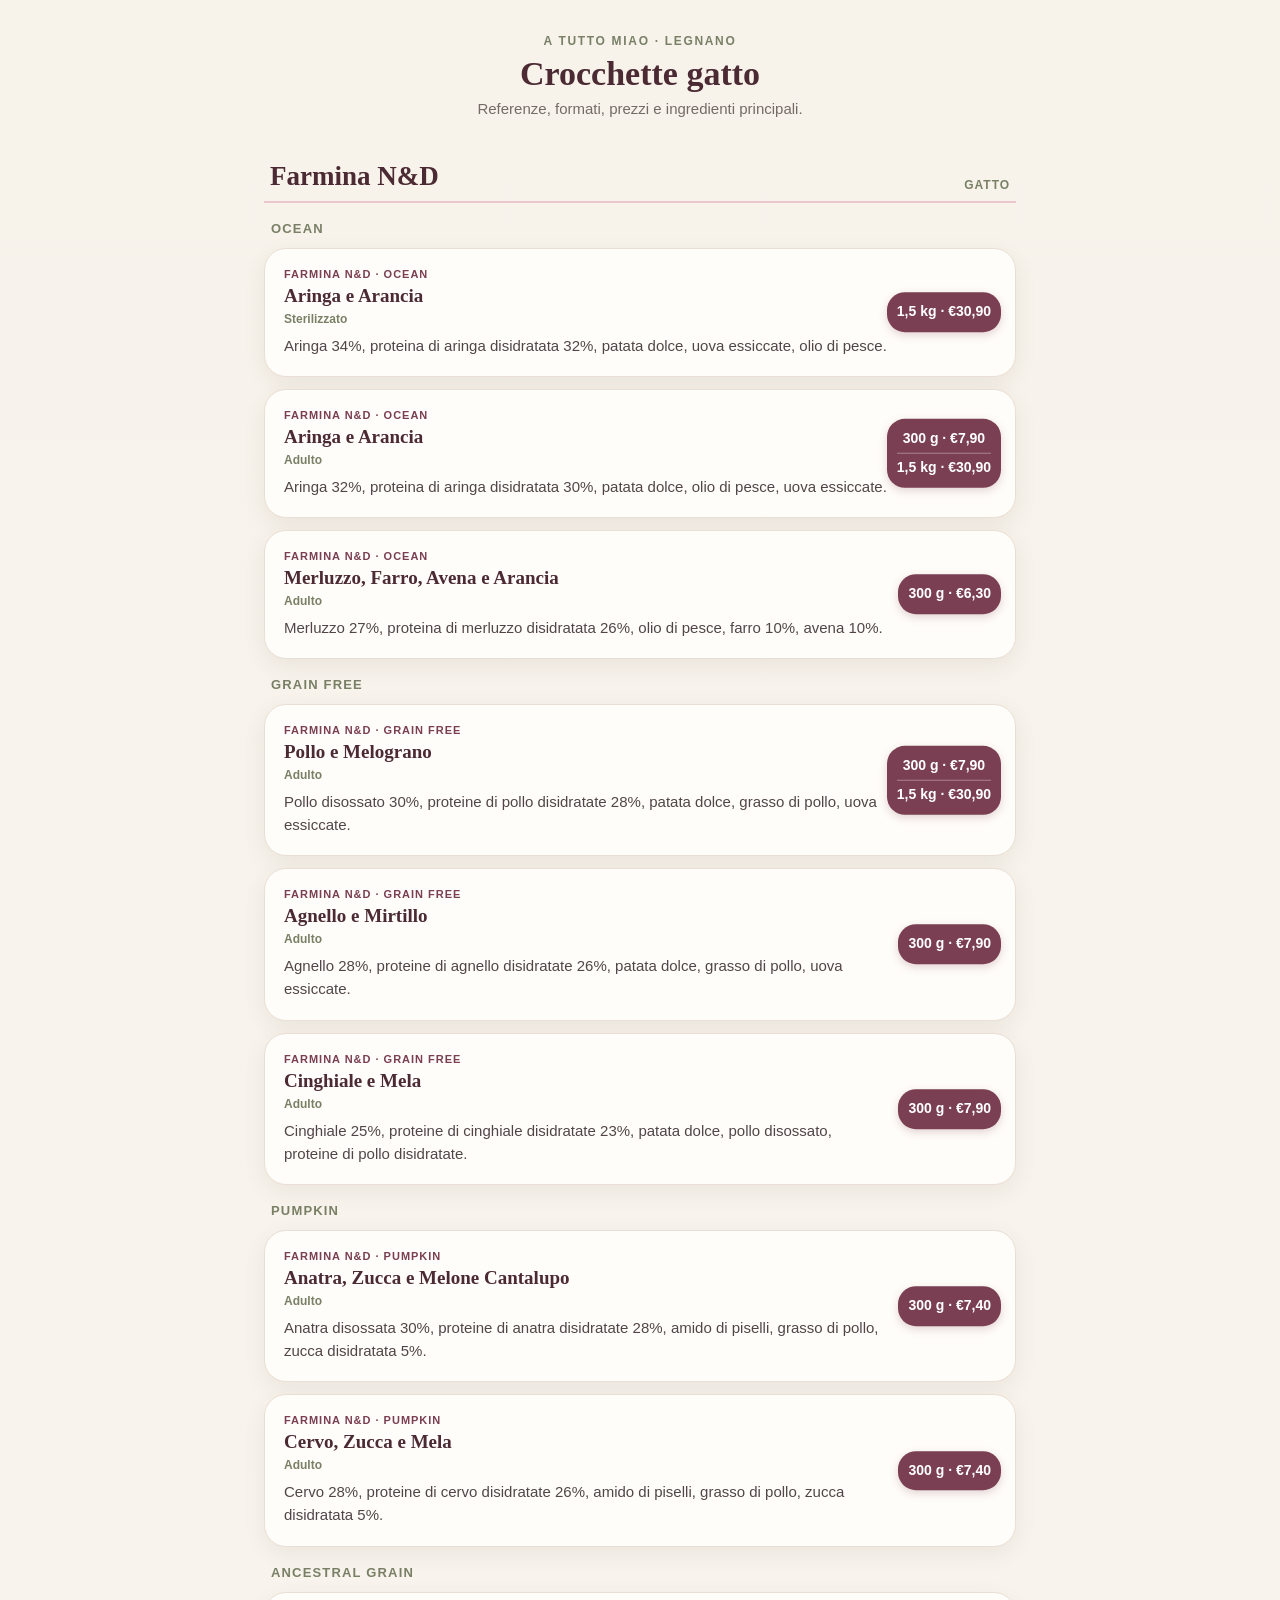
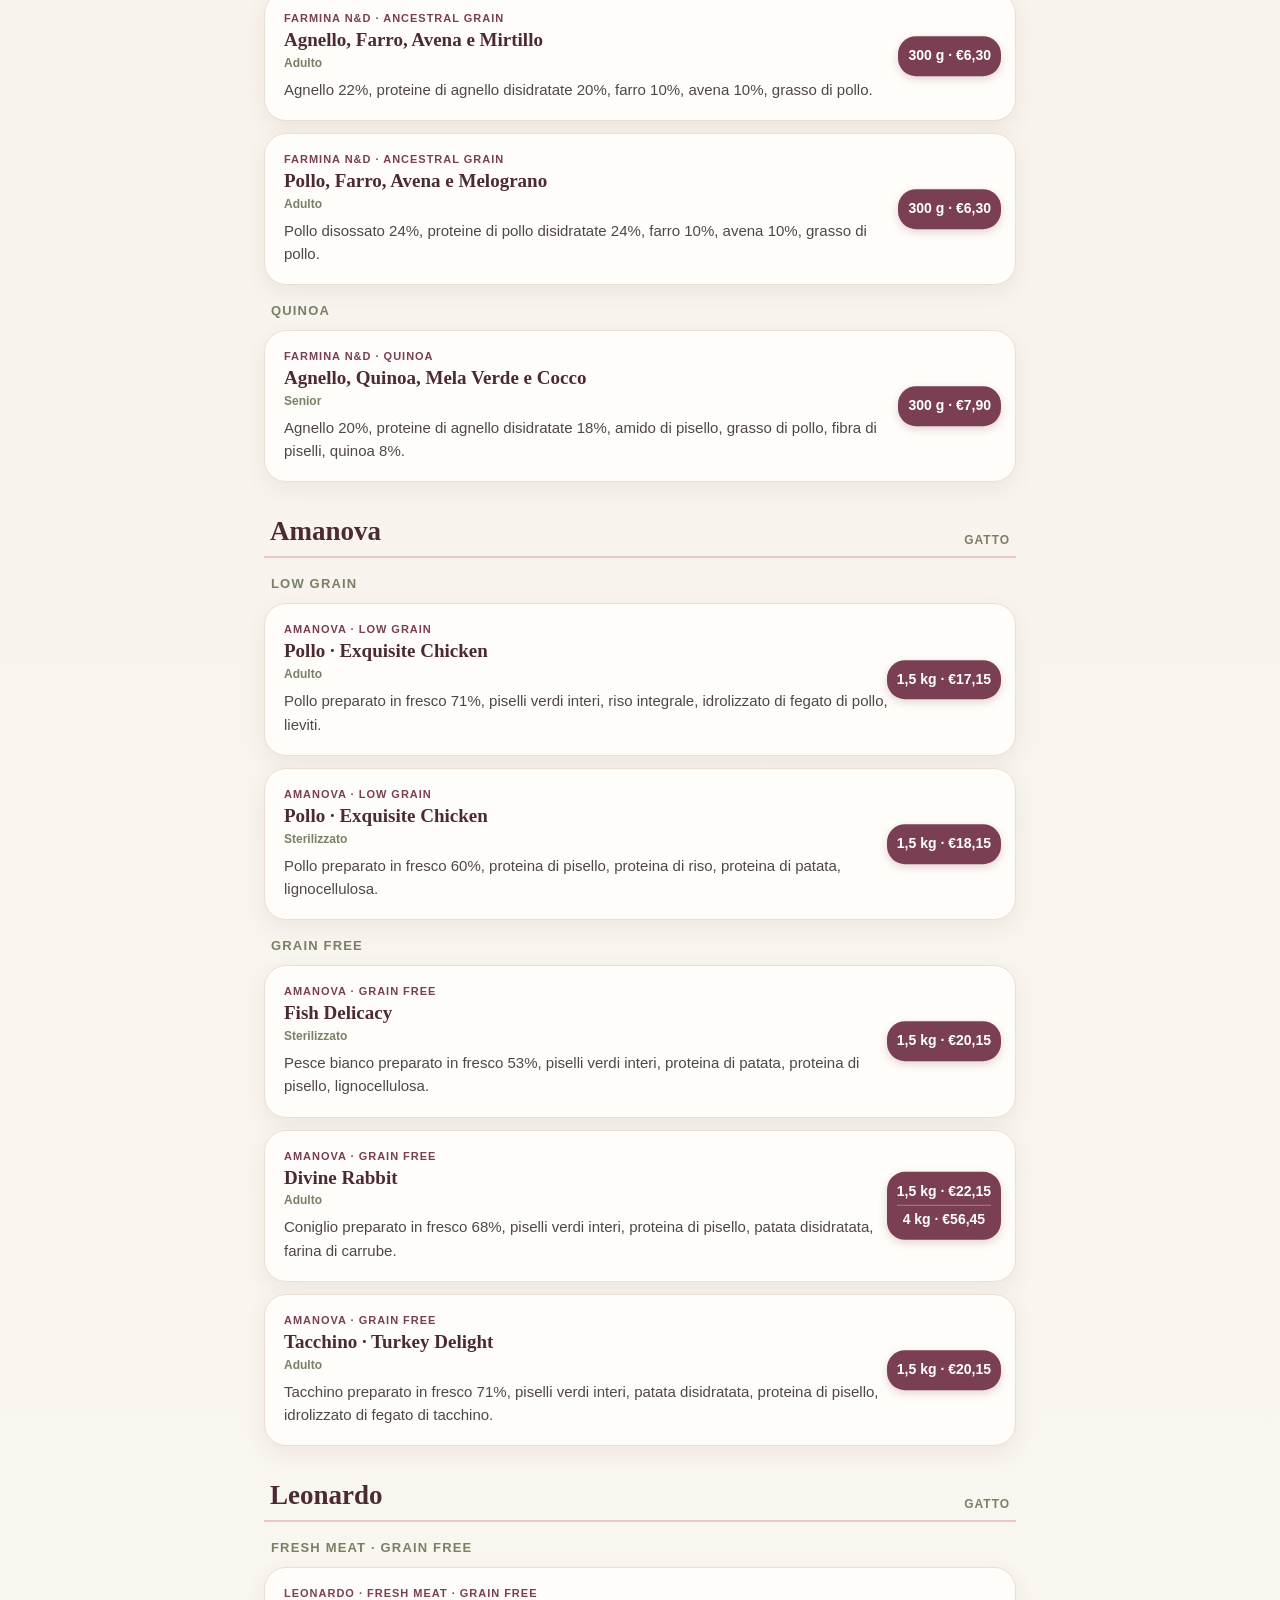
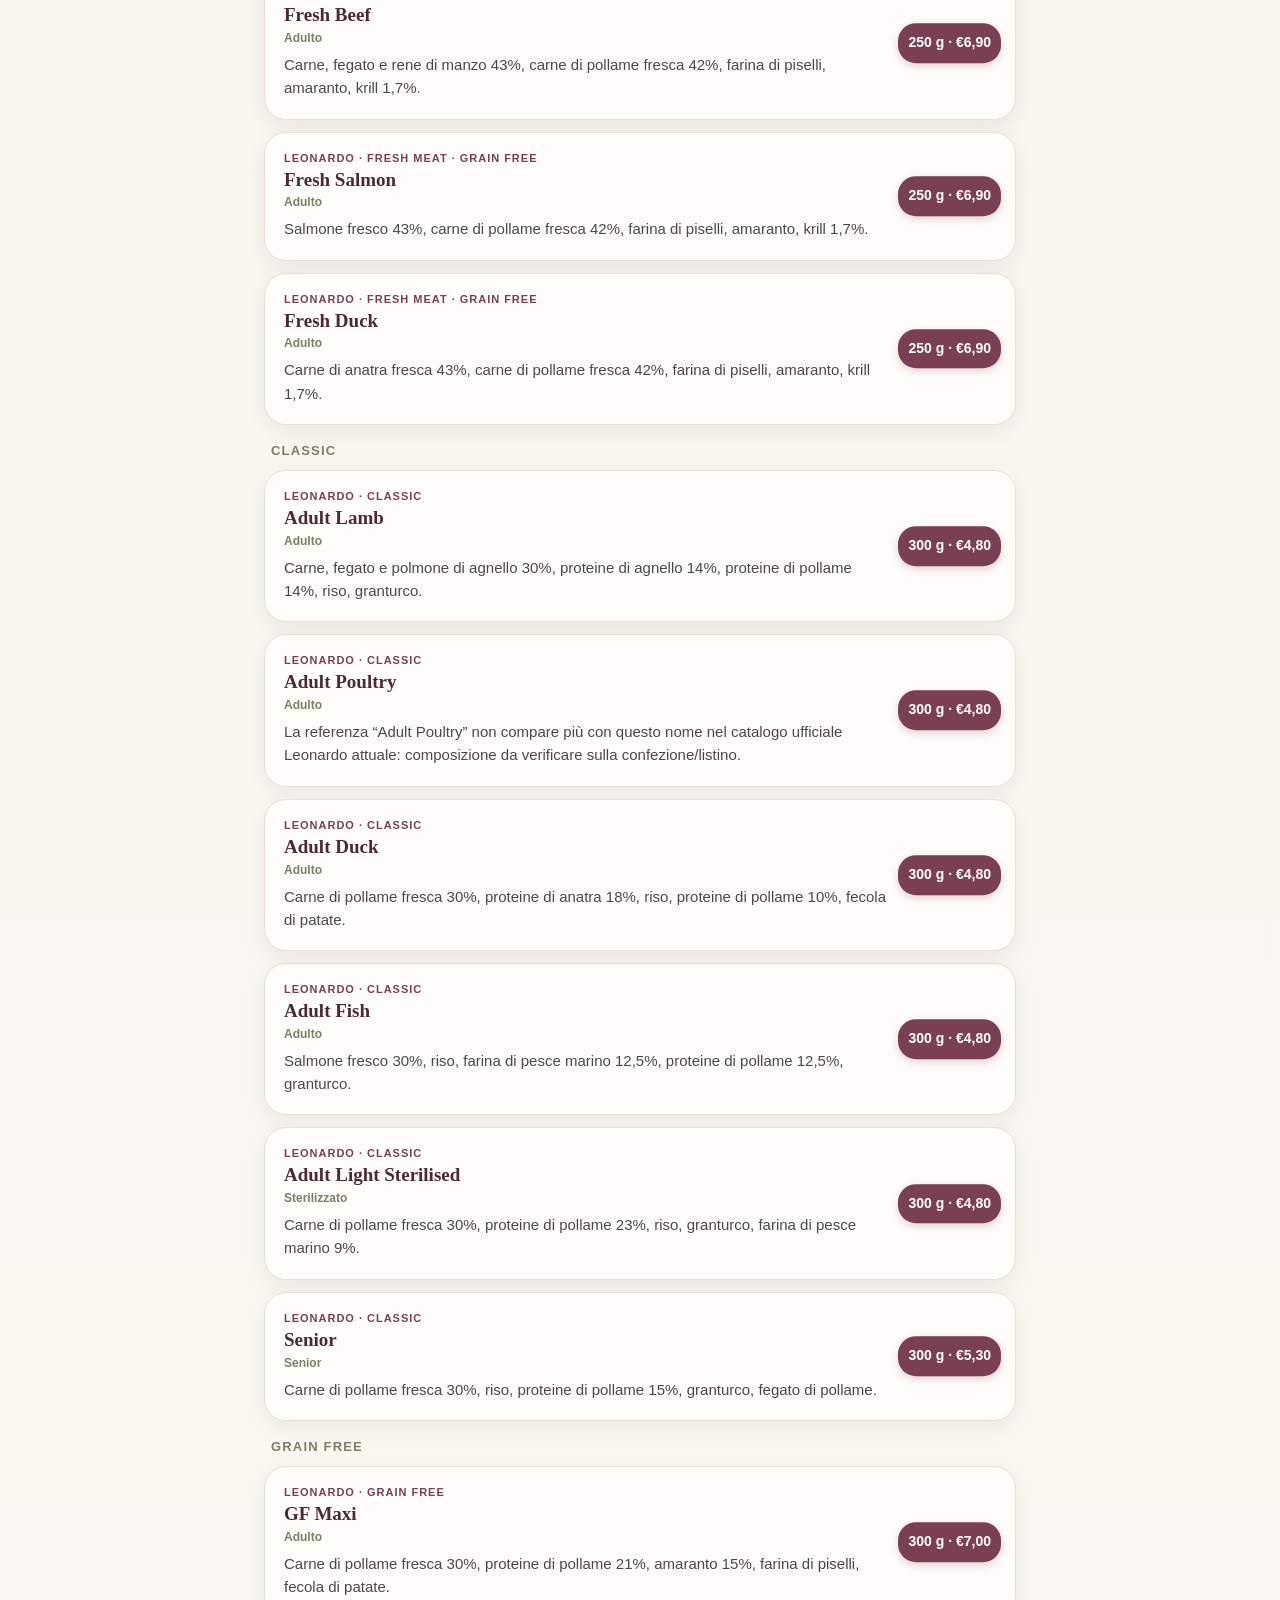
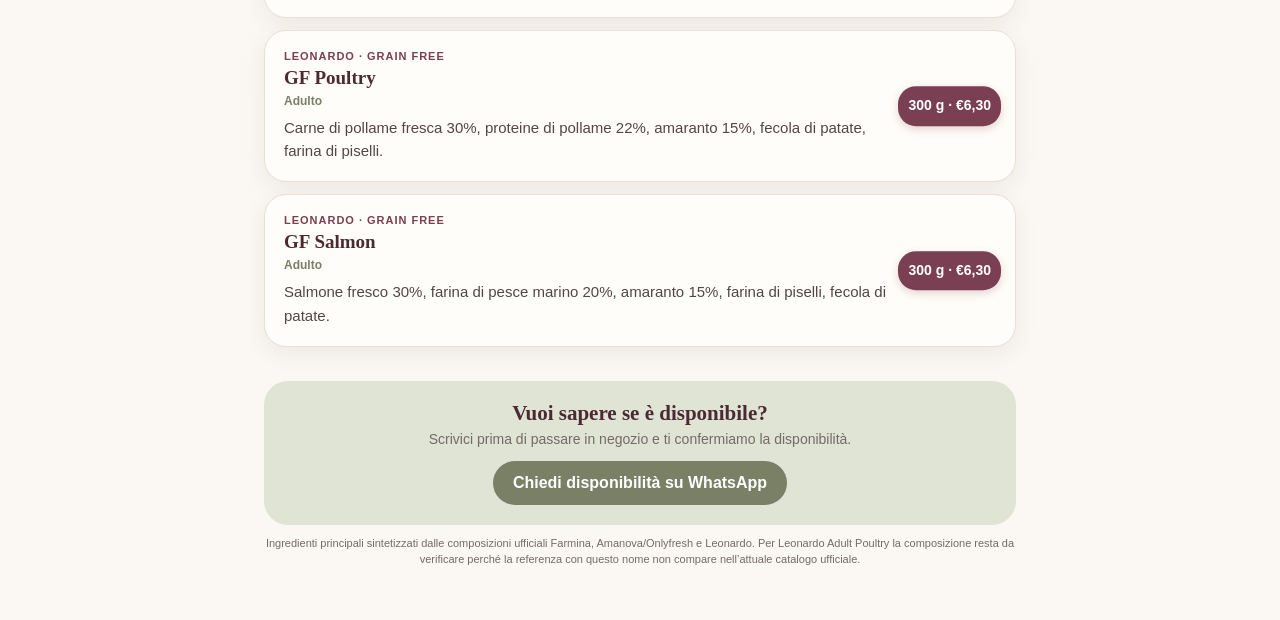
==== crocchette-gatto.html @ 9300fef9 "Rename crocchette-gatto-demo-ingredienti-piu-leggibili.html to     crocchette-gatto.html" ====
<!doctype html><html lang="it"><head><meta charset="utf-8"><meta name="viewport" content="width=device-width,initial-scale=1"><title>Crocchette gatto | A Tutto Miao</title><style>
:root{--cream:#f7f2ea;--cream2:#efe6d9;--card:#fffdf9;--burgundy:#7a3f52;--burgundy-dark:#4b2a34;--sage:#798066;--sage-soft:#dfe4d5;--pink:#e9c7cc;--text:#3f3435;--muted:#746a67;--shadow:0 7px 22px rgba(82,58,49,.08)}
*{box-sizing:border-box}body{margin:0;font-family:-apple-system,BlinkMacSystemFont,"Segoe UI",Arial,sans-serif;background:linear-gradient(180deg,var(--cream),#fbf8f3);color:var(--text)}
.wrap{max-width:780px;margin:0 auto;padding:26px 14px 52px}.hero{text-align:center;padding:8px 8px 22px}.eyebrow{font-size:12px;letter-spacing:.14em;text-transform:uppercase;color:var(--sage);font-weight:800}h1{font-family:Georgia,"Times New Roman",serif;font-size:34px;line-height:1.05;margin:8px 0;color:var(--burgundy-dark)}.hero p{margin:0;color:var(--muted);font-size:15px}
.brand{margin:22px 0 34px}.brand-head{display:flex;align-items:end;justify-content:space-between;padding:0 6px 9px;border-bottom:2px solid var(--pink);margin-bottom:12px}.brand h2{font-family:Georgia,"Times New Roman",serif;font-size:27px;margin:0;color:var(--burgundy-dark)}.brand-sub{font-size:12px;color:var(--sage);font-weight:700;text-transform:uppercase;letter-spacing:.08em}.group-label{margin:18px 7px 8px;font-size:13px;color:var(--sage);font-weight:850;text-transform:uppercase;letter-spacing:.09em}
.product{position:relative;background:var(--card);border:1px solid #eadfd4;border-radius:22px;padding:19px 126px 19px 19px;margin:12px 0;min-height:128px;box-shadow:var(--shadow)}.brandmini{font-size:11px;letter-spacing:.09em;text-transform:uppercase;color:var(--burgundy);font-weight:850;margin-bottom:5px}.name{font-family:Georgia,"Times New Roman",serif;font-size:19px;font-weight:800;color:var(--burgundy-dark);line-height:1.15}.meta{font-size:12px;color:var(--sage);font-weight:800;margin-top:5px}.ingredients{font-size:15px;color:#514647;font-style:normal;line-height:1.55;margin-top:8px;font-weight:500}.price{position:absolute;right:14px;top:50%;transform:translateY(-50%);min-width:98px;text-align:center;background:var(--burgundy);color:#fff;border-radius:18px;padding:9px 10px;font-size:14px;font-weight:850;box-shadow:0 3px 8px rgba(122,63,82,.22)}.variant{display:block;white-space:nowrap;line-height:1.55}.variant+.variant{border-top:1px solid rgba(255,255,255,.35);margin-top:3px;padding-top:3px}
.cta-wrap{background:var(--sage-soft);border-radius:24px;padding:20px 18px;text-align:center;margin-top:34px}.cta-wrap strong{display:block;font-family:Georgia,"Times New Roman",serif;font-size:21px;color:var(--burgundy-dark);margin-bottom:5px}.cta-wrap p{margin:0 0 14px;color:var(--muted);font-size:14px}.cta{display:inline-block;background:var(--sage);color:#fff;text-decoration:none;font-weight:800;padding:13px 20px;border-radius:999px}.note{text-align:center;font-size:11px;color:var(--muted);margin-top:11px;line-height:1.45}
@media(max-width:520px){.wrap{padding-left:10px;padding-right:10px}h1{font-size:31px}.product{padding:15px 104px 15px 16px;min-height:126px}.name{font-size:18px}.ingredients{font-size:12.5px}.price{right:10px;min-width:88px;padding:8px 8px;font-size:13px}}

@media(max-width:520px){
  .wrap{padding-left:12px;padding-right:12px}
  .product{padding:18px 16px 16px;min-height:0}
  .name{font-size:20px;line-height:1.2}
  .meta{font-size:13px;line-height:1.4}
  .ingredients{font-size:15.5px;line-height:1.58;margin-top:9px;color:#463c3d}
  .price{position:static;transform:none;margin-top:13px;display:flex;gap:7px;flex-wrap:wrap;background:transparent;box-shadow:none;padding:0;text-align:left}
  .variant{display:inline-block;background:var(--burgundy);color:#fff;border-radius:14px;padding:8px 11px;line-height:1.2}
  .variant+.variant{border-top:0;margin-top:0;padding-top:8px}
}
</style></head><body><main class="wrap"><header class="hero"><div class="eyebrow">A Tutto Miao · Legnano</div><h1>Crocchette gatto</h1><p>Referenze, formati, prezzi e ingredienti principali.</p></header><section class="brand"><div class="brand-head"><h2>Farmina N&D</h2><div class="brand-sub">Gatto</div></div><div class="group-label">Ocean</div><div class="product"><div class="brandmini">Farmina N&D · Ocean</div><div class="name">Aringa e Arancia</div><div class="meta">Sterilizzato</div><div class="ingredients">Aringa 34%, proteina di aringa disidratata 32%, patata dolce, uova essiccate, olio di pesce.</div><div class="price"><span class="variant">1,5 kg · €30,90</span></div></div><div class="product"><div class="brandmini">Farmina N&D · Ocean</div><div class="name">Aringa e Arancia</div><div class="meta">Adulto</div><div class="ingredients">Aringa 32%, proteina di aringa disidratata 30%, patata dolce, olio di pesce, uova essiccate.</div><div class="price"><span class="variant">300 g · €7,90</span><span class="variant">1,5 kg · €30,90</span></div></div><div class="product"><div class="brandmini">Farmina N&D · Ocean</div><div class="name">Merluzzo, Farro, Avena e Arancia</div><div class="meta">Adulto</div><div class="ingredients">Merluzzo 27%, proteina di merluzzo disidratata 26%, olio di pesce, farro 10%, avena 10%.</div><div class="price"><span class="variant">300 g · €6,30</span></div></div><div class="group-label">Grain Free</div><div class="product"><div class="brandmini">Farmina N&D · Grain Free</div><div class="name">Pollo e Melograno</div><div class="meta">Adulto</div><div class="ingredients">Pollo disossato 30%, proteine di pollo disidratate 28%, patata dolce, grasso di pollo, uova essiccate.</div><div class="price"><span class="variant">300 g · €7,90</span><span class="variant">1,5 kg · €30,90</span></div></div><div class="product"><div class="brandmini">Farmina N&D · Grain Free</div><div class="name">Agnello e Mirtillo</div><div class="meta">Adulto</div><div class="ingredients">Agnello 28%, proteine di agnello disidratate 26%, patata dolce, grasso di pollo, uova essiccate.</div><div class="price"><span class="variant">300 g · €7,90</span></div></div><div class="product"><div class="brandmini">Farmina N&D · Grain Free</div><div class="name">Cinghiale e Mela</div><div class="meta">Adulto</div><div class="ingredients">Cinghiale 25%, proteine di cinghiale disidratate 23%, patata dolce, pollo disossato, proteine di pollo disidratate.</div><div class="price"><span class="variant">300 g · €7,90</span></div></div><div class="group-label">Pumpkin</div><div class="product"><div class="brandmini">Farmina N&D · Pumpkin</div><div class="name">Anatra, Zucca e Melone Cantalupo</div><div class="meta">Adulto</div><div class="ingredients">Anatra disossata 30%, proteine di anatra disidratate 28%, amido di piselli, grasso di pollo, zucca disidratata 5%.</div><div class="price"><span class="variant">300 g · €7,40</span></div></div><div class="product"><div class="brandmini">Farmina N&D · Pumpkin</div><div class="name">Cervo, Zucca e Mela</div><div class="meta">Adulto</div><div class="ingredients">Cervo 28%, proteine di cervo disidratate 26%, amido di piselli, grasso di pollo, zucca disidratata 5%.</div><div class="price"><span class="variant">300 g · €7,40</span></div></div><div class="group-label">Ancestral Grain</div><div class="product"><div class="brandmini">Farmina N&D · Ancestral Grain</div><div class="name">Agnello, Farro, Avena e Mirtillo</div><div class="meta">Adulto</div><div class="ingredients">Agnello 22%, proteine di agnello disidratate 20%, farro 10%, avena 10%, grasso di pollo.</div><div class="price"><span class="variant">300 g · €6,30</span></div></div><div class="product"><div class="brandmini">Farmina N&D · Ancestral Grain</div><div class="name">Pollo, Farro, Avena e Melograno</div><div class="meta">Adulto</div><div class="ingredients">Pollo disossato 24%, proteine di pollo disidratate 24%, farro 10%, avena 10%, grasso di pollo.</div><div class="price"><span class="variant">300 g · €6,30</span></div></div><div class="group-label">Quinoa</div><div class="product"><div class="brandmini">Farmina N&D · Quinoa</div><div class="name">Agnello, Quinoa, Mela Verde e Cocco</div><div class="meta">Senior</div><div class="ingredients">Agnello 20%, proteine di agnello disidratate 18%, amido di pisello, grasso di pollo, fibra di piselli, quinoa 8%.</div><div class="price"><span class="variant">300 g · €7,90</span></div></div></section><section class="brand"><div class="brand-head"><h2>Amanova</h2><div class="brand-sub">Gatto</div></div><div class="group-label">Low Grain</div><div class="product"><div class="brandmini">Amanova · Low Grain</div><div class="name">Pollo · Exquisite Chicken</div><div class="meta">Adulto</div><div class="ingredients">Pollo preparato in fresco 71%, piselli verdi interi, riso integrale, idrolizzato di fegato di pollo, lieviti.</div><div class="price"><span class="variant">1,5 kg · €17,15</span></div></div><div class="product"><div class="brandmini">Amanova · Low Grain</div><div class="name">Pollo · Exquisite Chicken</div><div class="meta">Sterilizzato</div><div class="ingredients">Pollo preparato in fresco 60%, proteina di pisello, proteina di riso, proteina di patata, lignocellulosa.</div><div class="price"><span class="variant">1,5 kg · €18,15</span></div></div><div class="group-label">Grain Free</div><div class="product"><div class="brandmini">Amanova · Grain Free</div><div class="name">Fish Delicacy</div><div class="meta">Sterilizzato</div><div class="ingredients">Pesce bianco preparato in fresco 53%, piselli verdi interi, proteina di patata, proteina di pisello, lignocellulosa.</div><div class="price"><span class="variant">1,5 kg · €20,15</span></div></div><div class="product"><div class="brandmini">Amanova · Grain Free</div><div class="name">Divine Rabbit</div><div class="meta">Adulto</div><div class="ingredients">Coniglio preparato in fresco 68%, piselli verdi interi, proteina di pisello, patata disidratata, farina di carrube.</div><div class="price"><span class="variant">1,5 kg · €22,15</span><span class="variant">4 kg · €56,45</span></div></div><div class="product"><div class="brandmini">Amanova · Grain Free</div><div class="name">Tacchino · Turkey Delight</div><div class="meta">Adulto</div><div class="ingredients">Tacchino preparato in fresco 71%, piselli verdi interi, patata disidratata, proteina di pisello, idrolizzato di fegato di tacchino.</div><div class="price"><span class="variant">1,5 kg · €20,15</span></div></div></section><section class="brand"><div class="brand-head"><h2>Leonardo</h2><div class="brand-sub">Gatto</div></div><div class="group-label">Fresh Meat · Grain Free</div><div class="product"><div class="brandmini">Leonardo · Fresh Meat · Grain Free</div><div class="name">Fresh Beef</div><div class="meta">Adulto</div><div class="ingredients">Carne, fegato e rene di manzo 43%, carne di pollame fresca 42%, farina di piselli, amaranto, krill 1,7%.</div><div class="price"><span class="variant">250 g · €6,90</span></div></div><div class="product"><div class="brandmini">Leonardo · Fresh Meat · Grain Free</div><div class="name">Fresh Salmon</div><div class="meta">Adulto</div><div class="ingredients">Salmone fresco 43%, carne di pollame fresca 42%, farina di piselli, amaranto, krill 1,7%.</div><div class="price"><span class="variant">250 g · €6,90</span></div></div><div class="product"><div class="brandmini">Leonardo · Fresh Meat · Grain Free</div><div class="name">Fresh Duck</div><div class="meta">Adulto</div><div class="ingredients">Carne di anatra fresca 43%, carne di pollame fresca 42%, farina di piselli, amaranto, krill 1,7%.</div><div class="price"><span class="variant">250 g · €6,90</span></div></div><div class="group-label">Classic</div><div class="product"><div class="brandmini">Leonardo · Classic</div><div class="name">Adult Lamb</div><div class="meta">Adulto</div><div class="ingredients">Carne, fegato e polmone di agnello 30%, proteine di agnello 14%, proteine di pollame 14%, riso, granturco.</div><div class="price"><span class="variant">300 g · €4,80</span></div></div><div class="product"><div class="brandmini">Leonardo · Classic</div><div class="name">Adult Poultry</div><div class="meta">Adulto</div><div class="ingredients">La referenza “Adult Poultry” non compare più con questo nome nel catalogo ufficiale Leonardo attuale: composizione da verificare sulla confezione/listino.</div><div class="price"><span class="variant">300 g · €4,80</span></div></div><div class="product"><div class="brandmini">Leonardo · Classic</div><div class="name">Adult Duck</div><div class="meta">Adulto</div><div class="ingredients">Carne di pollame fresca 30%, proteine di anatra 18%, riso, proteine di pollame 10%, fecola di patate.</div><div class="price"><span class="variant">300 g · €4,80</span></div></div><div class="product"><div class="brandmini">Leonardo · Classic</div><div class="name">Adult Fish</div><div class="meta">Adulto</div><div class="ingredients">Salmone fresco 30%, riso, farina di pesce marino 12,5%, proteine di pollame 12,5%, granturco.</div><div class="price"><span class="variant">300 g · €4,80</span></div></div><div class="product"><div class="brandmini">Leonardo · Classic</div><div class="name">Adult Light Sterilised</div><div class="meta">Sterilizzato</div><div class="ingredients">Carne di pollame fresca 30%, proteine di pollame 23%, riso, granturco, farina di pesce marino 9%.</div><div class="price"><span class="variant">300 g · €4,80</span></div></div><div class="product"><div class="brandmini">Leonardo · Classic</div><div class="name">Senior</div><div class="meta">Senior</div><div class="ingredients">Carne di pollame fresca 30%, riso, proteine di pollame 15%, granturco, fegato di pollame.</div><div class="price"><span class="variant">300 g · €5,30</span></div></div><div class="group-label">Grain Free</div><div class="product"><div class="brandmini">Leonardo · Grain Free</div><div class="name">GF Maxi</div><div class="meta">Adulto</div><div class="ingredients">Carne di pollame fresca 30%, proteine di pollame 21%, amaranto 15%, farina di piselli, fecola di patate.</div><div class="price"><span class="variant">300 g · €7,00</span></div></div><div class="product"><div class="brandmini">Leonardo · Grain Free</div><div class="name">GF Poultry</div><div class="meta">Adulto</div><div class="ingredients">Carne di pollame fresca 30%, proteine di pollame 22%, amaranto 15%, fecola di patate, farina di piselli.</div><div class="price"><span class="variant">300 g · €6,30</span></div></div><div class="product"><div class="brandmini">Leonardo · Grain Free</div><div class="name">GF Salmon</div><div class="meta">Adulto</div><div class="ingredients">Salmone fresco 30%, farina di pesce marino 20%, amaranto 15%, farina di piselli, fecola di patate.</div><div class="price"><span class="variant">300 g · €6,30</span></div></div></section><div class="cta-wrap"><strong>Vuoi sapere se è disponibile?</strong><p>Scrivici prima di passare in negozio e ti confermiamo la disponibilità.</p><a class="cta" href="#">Chiedi disponibilità su WhatsApp</a></div><div class="note">Ingredienti principali sintetizzati dalle composizioni ufficiali Farmina, Amanova/Onlyfresh e Leonardo. Per Leonardo Adult Poultry la composizione resta da verificare perché la referenza con questo nome non compare nell’attuale catalogo ufficiale.</div></main></body></html>
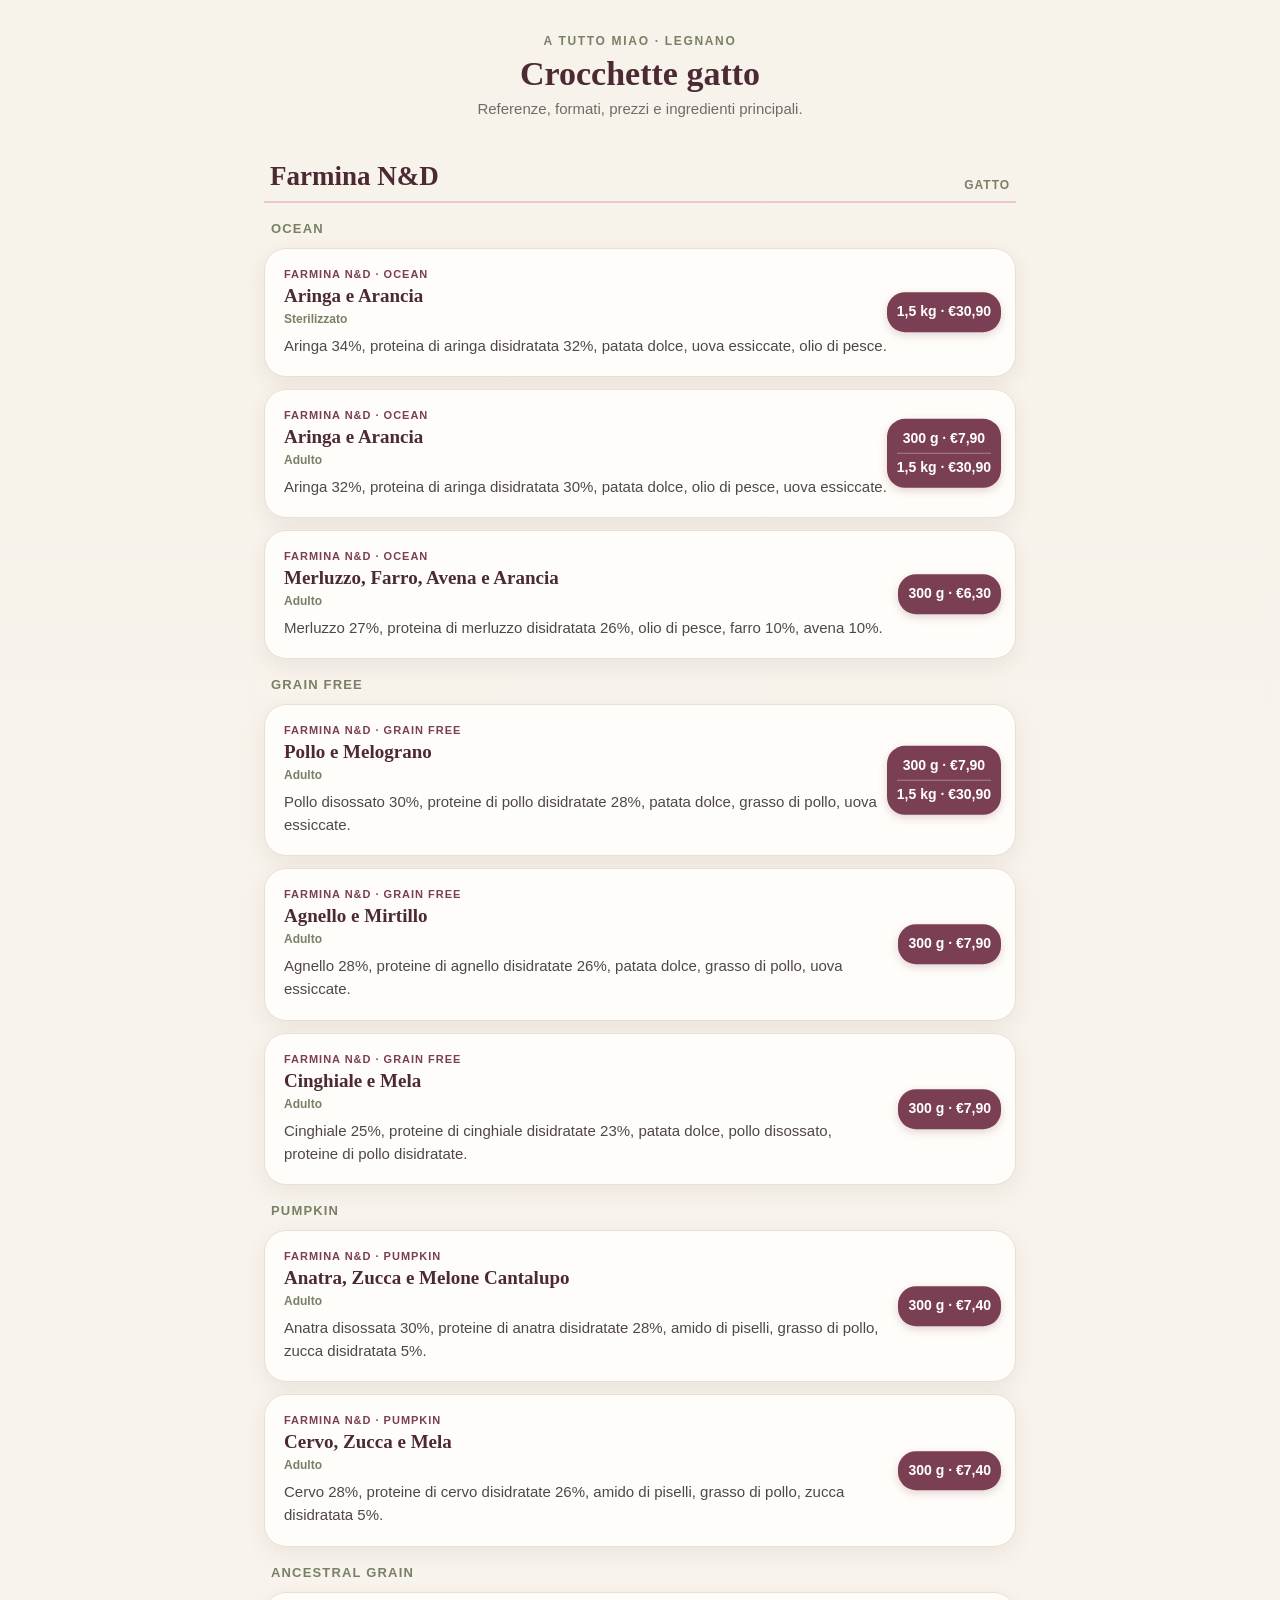
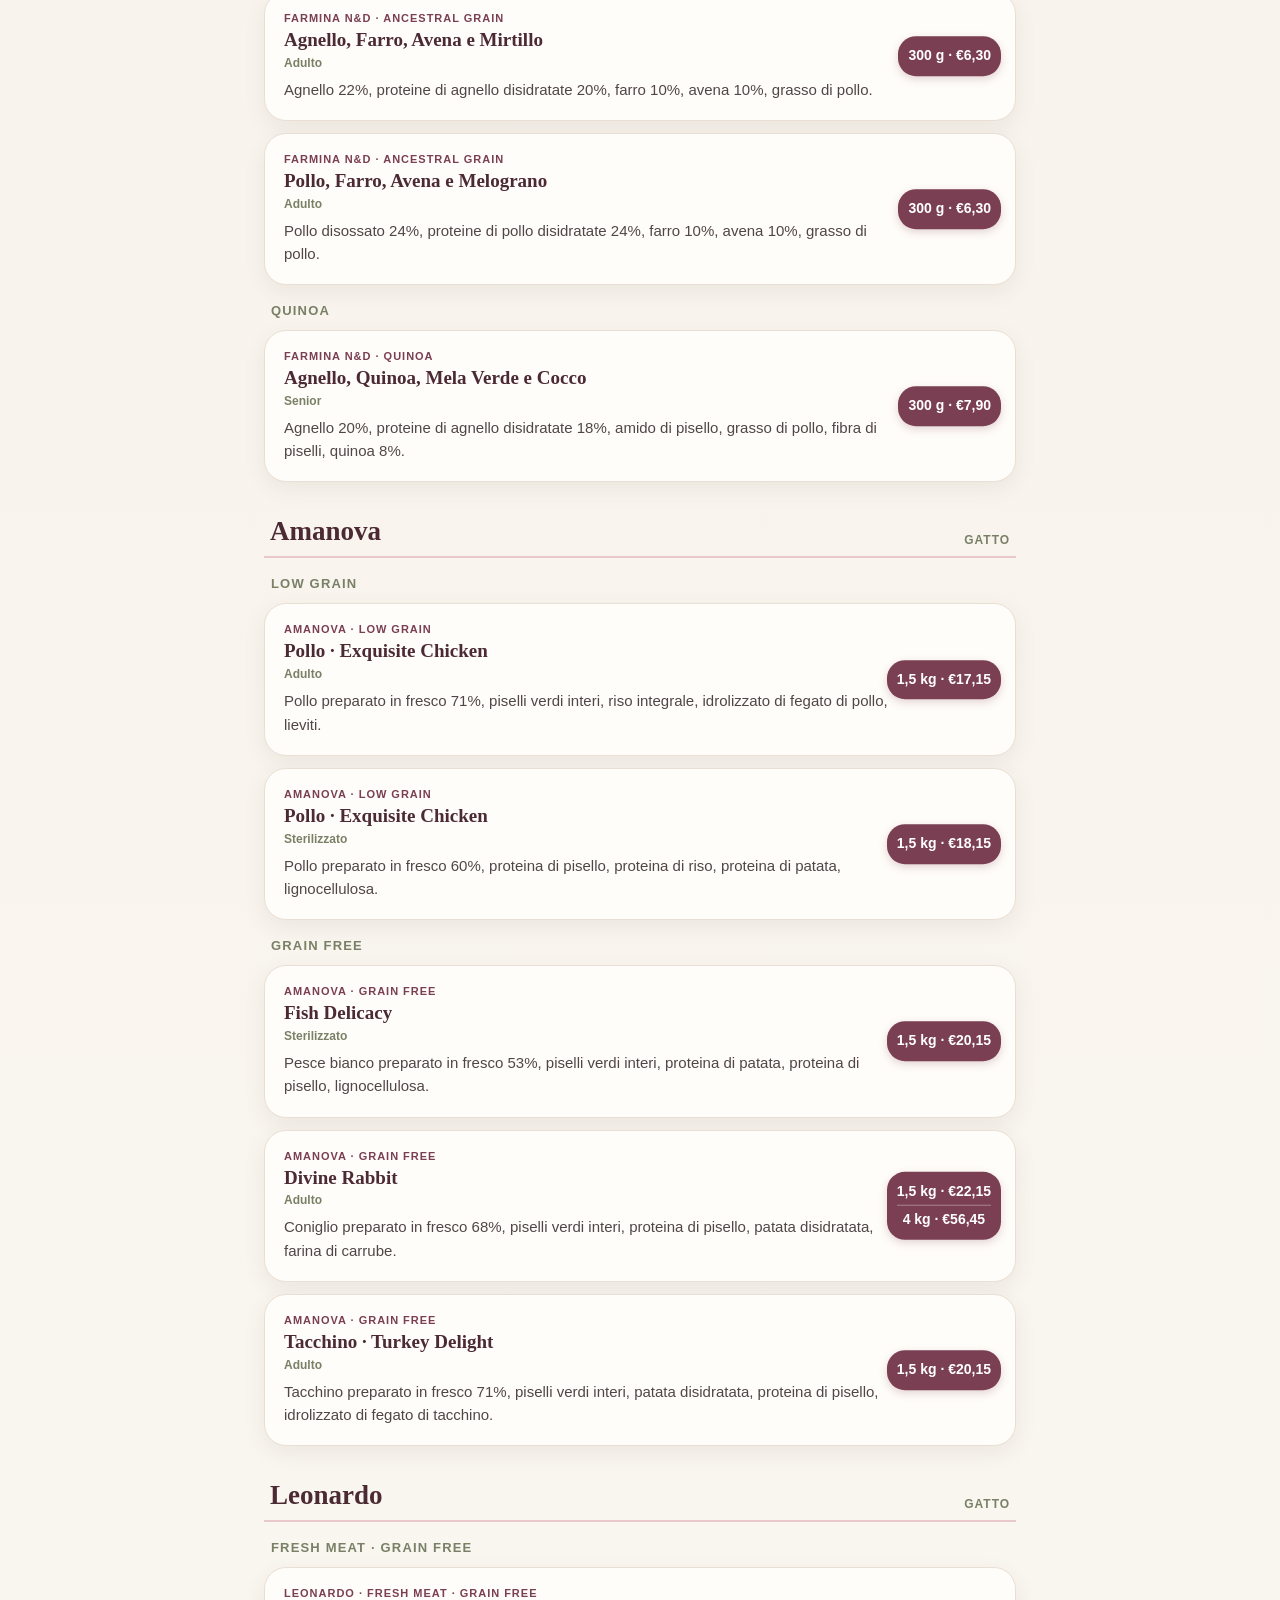
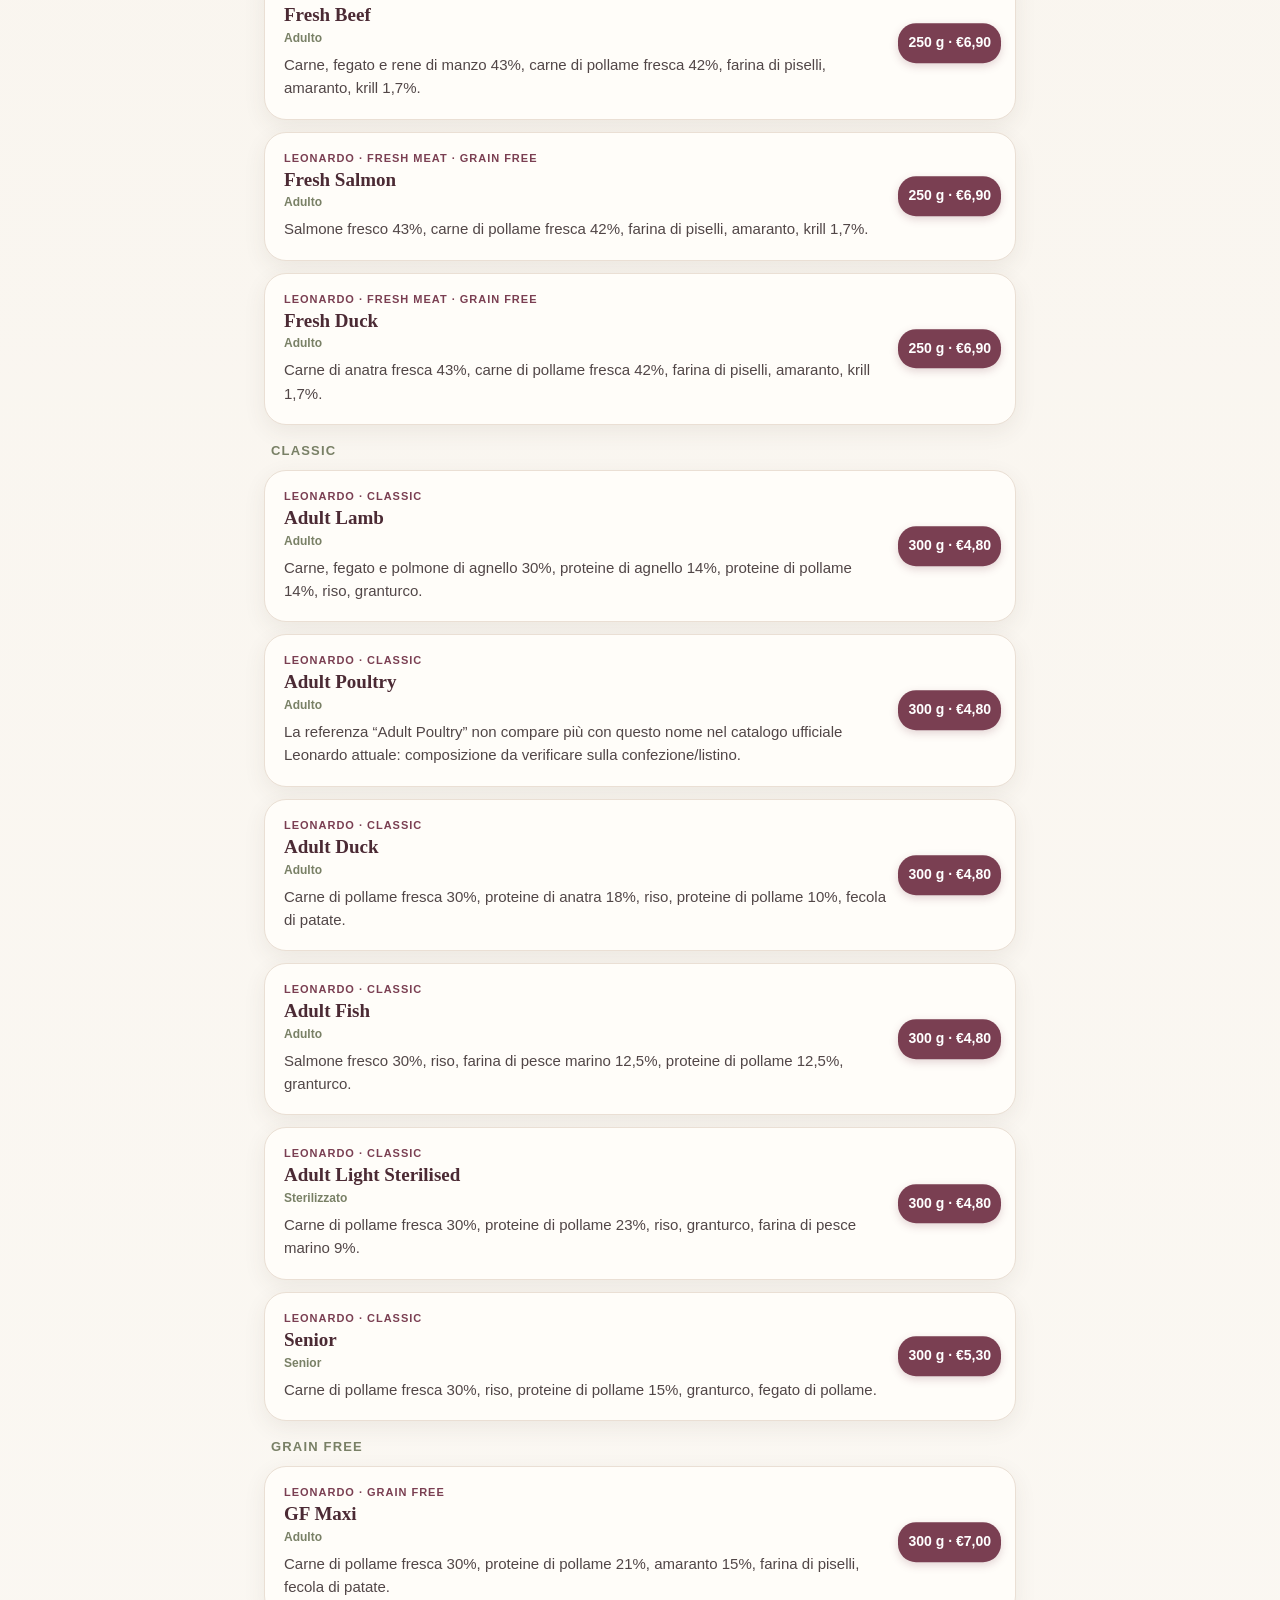
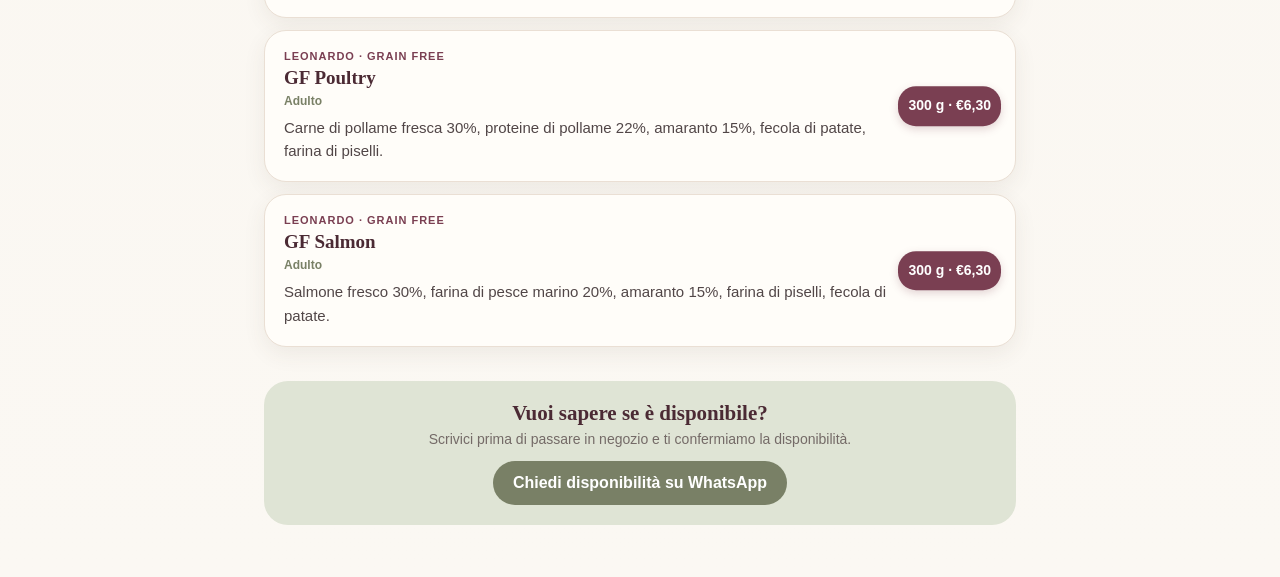
==== commit 8a69a33c: "Update crocchette-gatto.html" ====
--- a/crocchette-gatto.html
+++ b/crocchette-gatto.html
@@ -17,4 +17,4 @@
   .variant{display:inline-block;background:var(--burgundy);color:#fff;border-radius:14px;padding:8px 11px;line-height:1.2}
   .variant+.variant{border-top:0;margin-top:0;padding-top:8px}
 }
-</style></head><body><main class="wrap"><header class="hero"><div class="eyebrow">A Tutto Miao · Legnano</div><h1>Crocchette gatto</h1><p>Referenze, formati, prezzi e ingredienti principali.</p></header><section class="brand"><div class="brand-head"><h2>Farmina N&D</h2><div class="brand-sub">Gatto</div></div><div class="group-label">Ocean</div><div class="product"><div class="brandmini">Farmina N&D · Ocean</div><div class="name">Aringa e Arancia</div><div class="meta">Sterilizzato</div><div class="ingredients">Aringa 34%, proteina di aringa disidratata 32%, patata dolce, uova essiccate, olio di pesce.</div><div class="price"><span class="variant">1,5 kg · €30,90</span></div></div><div class="product"><div class="brandmini">Farmina N&D · Ocean</div><div class="name">Aringa e Arancia</div><div class="meta">Adulto</div><div class="ingredients">Aringa 32%, proteina di aringa disidratata 30%, patata dolce, olio di pesce, uova essiccate.</div><div class="price"><span class="variant">300 g · €7,90</span><span class="variant">1,5 kg · €30,90</span></div></div><div class="product"><div class="brandmini">Farmina N&D · Ocean</div><div class="name">Merluzzo, Farro, Avena e Arancia</div><div class="meta">Adulto</div><div class="ingredients">Merluzzo 27%, proteina di merluzzo disidratata 26%, olio di pesce, farro 10%, avena 10%.</div><div class="price"><span class="variant">300 g · €6,30</span></div></div><div class="group-label">Grain Free</div><div class="product"><div class="brandmini">Farmina N&D · Grain Free</div><div class="name">Pollo e Melograno</div><div class="meta">Adulto</div><div class="ingredients">Pollo disossato 30%, proteine di pollo disidratate 28%, patata dolce, grasso di pollo, uova essiccate.</div><div class="price"><span class="variant">300 g · €7,90</span><span class="variant">1,5 kg · €30,90</span></div></div><div class="product"><div class="brandmini">Farmina N&D · Grain Free</div><div class="name">Agnello e Mirtillo</div><div class="meta">Adulto</div><div class="ingredients">Agnello 28%, proteine di agnello disidratate 26%, patata dolce, grasso di pollo, uova essiccate.</div><div class="price"><span class="variant">300 g · €7,90</span></div></div><div class="product"><div class="brandmini">Farmina N&D · Grain Free</div><div class="name">Cinghiale e Mela</div><div class="meta">Adulto</div><div class="ingredients">Cinghiale 25%, proteine di cinghiale disidratate 23%, patata dolce, pollo disossato, proteine di pollo disidratate.</div><div class="price"><span class="variant">300 g · €7,90</span></div></div><div class="group-label">Pumpkin</div><div class="product"><div class="brandmini">Farmina N&D · Pumpkin</div><div class="name">Anatra, Zucca e Melone Cantalupo</div><div class="meta">Adulto</div><div class="ingredients">Anatra disossata 30%, proteine di anatra disidratate 28%, amido di piselli, grasso di pollo, zucca disidratata 5%.</div><div class="price"><span class="variant">300 g · €7,40</span></div></div><div class="product"><div class="brandmini">Farmina N&D · Pumpkin</div><div class="name">Cervo, Zucca e Mela</div><div class="meta">Adulto</div><div class="ingredients">Cervo 28%, proteine di cervo disidratate 26%, amido di piselli, grasso di pollo, zucca disidratata 5%.</div><div class="price"><span class="variant">300 g · €7,40</span></div></div><div class="group-label">Ancestral Grain</div><div class="product"><div class="brandmini">Farmina N&D · Ancestral Grain</div><div class="name">Agnello, Farro, Avena e Mirtillo</div><div class="meta">Adulto</div><div class="ingredients">Agnello 22%, proteine di agnello disidratate 20%, farro 10%, avena 10%, grasso di pollo.</div><div class="price"><span class="variant">300 g · €6,30</span></div></div><div class="product"><div class="brandmini">Farmina N&D · Ancestral Grain</div><div class="name">Pollo, Farro, Avena e Melograno</div><div class="meta">Adulto</div><div class="ingredients">Pollo disossato 24%, proteine di pollo disidratate 24%, farro 10%, avena 10%, grasso di pollo.</div><div class="price"><span class="variant">300 g · €6,30</span></div></div><div class="group-label">Quinoa</div><div class="product"><div class="brandmini">Farmina N&D · Quinoa</div><div class="name">Agnello, Quinoa, Mela Verde e Cocco</div><div class="meta">Senior</div><div class="ingredients">Agnello 20%, proteine di agnello disidratate 18%, amido di pisello, grasso di pollo, fibra di piselli, quinoa 8%.</div><div class="price"><span class="variant">300 g · €7,90</span></div></div></section><section class="brand"><div class="brand-head"><h2>Amanova</h2><div class="brand-sub">Gatto</div></div><div class="group-label">Low Grain</div><div class="product"><div class="brandmini">Amanova · Low Grain</div><div class="name">Pollo · Exquisite Chicken</div><div class="meta">Adulto</div><div class="ingredients">Pollo preparato in fresco 71%, piselli verdi interi, riso integrale, idrolizzato di fegato di pollo, lieviti.</div><div class="price"><span class="variant">1,5 kg · €17,15</span></div></div><div class="product"><div class="brandmini">Amanova · Low Grain</div><div class="name">Pollo · Exquisite Chicken</div><div class="meta">Sterilizzato</div><div class="ingredients">Pollo preparato in fresco 60%, proteina di pisello, proteina di riso, proteina di patata, lignocellulosa.</div><div class="price"><span class="variant">1,5 kg · €18,15</span></div></div><div class="group-label">Grain Free</div><div class="product"><div class="brandmini">Amanova · Grain Free</div><div class="name">Fish Delicacy</div><div class="meta">Sterilizzato</div><div class="ingredients">Pesce bianco preparato in fresco 53%, piselli verdi interi, proteina di patata, proteina di pisello, lignocellulosa.</div><div class="price"><span class="variant">1,5 kg · €20,15</span></div></div><div class="product"><div class="brandmini">Amanova · Grain Free</div><div class="name">Divine Rabbit</div><div class="meta">Adulto</div><div class="ingredients">Coniglio preparato in fresco 68%, piselli verdi interi, proteina di pisello, patata disidratata, farina di carrube.</div><div class="price"><span class="variant">1,5 kg · €22,15</span><span class="variant">4 kg · €56,45</span></div></div><div class="product"><div class="brandmini">Amanova · Grain Free</div><div class="name">Tacchino · Turkey Delight</div><div class="meta">Adulto</div><div class="ingredients">Tacchino preparato in fresco 71%, piselli verdi interi, patata disidratata, proteina di pisello, idrolizzato di fegato di tacchino.</div><div class="price"><span class="variant">1,5 kg · €20,15</span></div></div></section><section class="brand"><div class="brand-head"><h2>Leonardo</h2><div class="brand-sub">Gatto</div></div><div class="group-label">Fresh Meat · Grain Free</div><div class="product"><div class="brandmini">Leonardo · Fresh Meat · Grain Free</div><div class="name">Fresh Beef</div><div class="meta">Adulto</div><div class="ingredients">Carne, fegato e rene di manzo 43%, carne di pollame fresca 42%, farina di piselli, amaranto, krill 1,7%.</div><div class="price"><span class="variant">250 g · €6,90</span></div></div><div class="product"><div class="brandmini">Leonardo · Fresh Meat · Grain Free</div><div class="name">Fresh Salmon</div><div class="meta">Adulto</div><div class="ingredients">Salmone fresco 43%, carne di pollame fresca 42%, farina di piselli, amaranto, krill 1,7%.</div><div class="price"><span class="variant">250 g · €6,90</span></div></div><div class="product"><div class="brandmini">Leonardo · Fresh Meat · Grain Free</div><div class="name">Fresh Duck</div><div class="meta">Adulto</div><div class="ingredients">Carne di anatra fresca 43%, carne di pollame fresca 42%, farina di piselli, amaranto, krill 1,7%.</div><div class="price"><span class="variant">250 g · €6,90</span></div></div><div class="group-label">Classic</div><div class="product"><div class="brandmini">Leonardo · Classic</div><div class="name">Adult Lamb</div><div class="meta">Adulto</div><div class="ingredients">Carne, fegato e polmone di agnello 30%, proteine di agnello 14%, proteine di pollame 14%, riso, granturco.</div><div class="price"><span class="variant">300 g · €4,80</span></div></div><div class="product"><div class="brandmini">Leonardo · Classic</div><div class="name">Adult Poultry</div><div class="meta">Adulto</div><div class="ingredients">La referenza “Adult Poultry” non compare più con questo nome nel catalogo ufficiale Leonardo attuale: composizione da verificare sulla confezione/listino.</div><div class="price"><span class="variant">300 g · €4,80</span></div></div><div class="product"><div class="brandmini">Leonardo · Classic</div><div class="name">Adult Duck</div><div class="meta">Adulto</div><div class="ingredients">Carne di pollame fresca 30%, proteine di anatra 18%, riso, proteine di pollame 10%, fecola di patate.</div><div class="price"><span class="variant">300 g · €4,80</span></div></div><div class="product"><div class="brandmini">Leonardo · Classic</div><div class="name">Adult Fish</div><div class="meta">Adulto</div><div class="ingredients">Salmone fresco 30%, riso, farina di pesce marino 12,5%, proteine di pollame 12,5%, granturco.</div><div class="price"><span class="variant">300 g · €4,80</span></div></div><div class="product"><div class="brandmini">Leonardo · Classic</div><div class="name">Adult Light Sterilised</div><div class="meta">Sterilizzato</div><div class="ingredients">Carne di pollame fresca 30%, proteine di pollame 23%, riso, granturco, farina di pesce marino 9%.</div><div class="price"><span class="variant">300 g · €4,80</span></div></div><div class="product"><div class="brandmini">Leonardo · Classic</div><div class="name">Senior</div><div class="meta">Senior</div><div class="ingredients">Carne di pollame fresca 30%, riso, proteine di pollame 15%, granturco, fegato di pollame.</div><div class="price"><span class="variant">300 g · €5,30</span></div></div><div class="group-label">Grain Free</div><div class="product"><div class="brandmini">Leonardo · Grain Free</div><div class="name">GF Maxi</div><div class="meta">Adulto</div><div class="ingredients">Carne di pollame fresca 30%, proteine di pollame 21%, amaranto 15%, farina di piselli, fecola di patate.</div><div class="price"><span class="variant">300 g · €7,00</span></div></div><div class="product"><div class="brandmini">Leonardo · Grain Free</div><div class="name">GF Poultry</div><div class="meta">Adulto</div><div class="ingredients">Carne di pollame fresca 30%, proteine di pollame 22%, amaranto 15%, fecola di patate, farina di piselli.</div><div class="price"><span class="variant">300 g · €6,30</span></div></div><div class="product"><div class="brandmini">Leonardo · Grain Free</div><div class="name">GF Salmon</div><div class="meta">Adulto</div><div class="ingredients">Salmone fresco 30%, farina di pesce marino 20%, amaranto 15%, farina di piselli, fecola di patate.</div><div class="price"><span class="variant">300 g · €6,30</span></div></div></section><div class="cta-wrap"><strong>Vuoi sapere se è disponibile?</strong><p>Scrivici prima di passare in negozio e ti confermiamo la disponibilità.</p><a class="cta" href="#">Chiedi disponibilità su WhatsApp</a></div><div class="note">Ingredienti principali sintetizzati dalle composizioni ufficiali Farmina, Amanova/Onlyfresh e Leonardo. Per Leonardo Adult Poultry la composizione resta da verificare perché la referenza con questo nome non compare nell’attuale catalogo ufficiale.</div></main></body></html>
+</style></head><body><main class="wrap"><header class="hero"><div class="eyebrow">A Tutto Miao · Legnano</div><h1>Crocchette gatto</h1><p>Referenze, formati, prezzi e ingredienti principali.</p></header><section class="brand"><div class="brand-head"><h2>Farmina N&D</h2><div class="brand-sub">Gatto</div></div><div class="group-label">Ocean</div><div class="product"><div class="brandmini">Farmina N&D · Ocean</div><div class="name">Aringa e Arancia</div><div class="meta">Sterilizzato</div><div class="ingredients">Aringa 34%, proteina di aringa disidratata 32%, patata dolce, uova essiccate, olio di pesce.</div><div class="price"><span class="variant">1,5 kg · €30,90</span></div></div><div class="product"><div class="brandmini">Farmina N&D · Ocean</div><div class="name">Aringa e Arancia</div><div class="meta">Adulto</div><div class="ingredients">Aringa 32%, proteina di aringa disidratata 30%, patata dolce, olio di pesce, uova essiccate.</div><div class="price"><span class="variant">300 g · €7,90</span><span class="variant">1,5 kg · €30,90</span></div></div><div class="product"><div class="brandmini">Farmina N&D · Ocean</div><div class="name">Merluzzo, Farro, Avena e Arancia</div><div class="meta">Adulto</div><div class="ingredients">Merluzzo 27%, proteina di merluzzo disidratata 26%, olio di pesce, farro 10%, avena 10%.</div><div class="price"><span class="variant">300 g · €6,30</span></div></div><div class="group-label">Grain Free</div><div class="product"><div class="brandmini">Farmina N&D · Grain Free</div><div class="name">Pollo e Melograno</div><div class="meta">Adulto</div><div class="ingredients">Pollo disossato 30%, proteine di pollo disidratate 28%, patata dolce, grasso di pollo, uova essiccate.</div><div class="price"><span class="variant">300 g · €7,90</span><span class="variant">1,5 kg · €30,90</span></div></div><div class="product"><div class="brandmini">Farmina N&D · Grain Free</div><div class="name">Agnello e Mirtillo</div><div class="meta">Adulto</div><div class="ingredients">Agnello 28%, proteine di agnello disidratate 26%, patata dolce, grasso di pollo, uova essiccate.</div><div class="price"><span class="variant">300 g · €7,90</span></div></div><div class="product"><div class="brandmini">Farmina N&D · Grain Free</div><div class="name">Cinghiale e Mela</div><div class="meta">Adulto</div><div class="ingredients">Cinghiale 25%, proteine di cinghiale disidratate 23%, patata dolce, pollo disossato, proteine di pollo disidratate.</div><div class="price"><span class="variant">300 g · €7,90</span></div></div><div class="group-label">Pumpkin</div><div class="product"><div class="brandmini">Farmina N&D · Pumpkin</div><div class="name">Anatra, Zucca e Melone Cantalupo</div><div class="meta">Adulto</div><div class="ingredients">Anatra disossata 30%, proteine di anatra disidratate 28%, amido di piselli, grasso di pollo, zucca disidratata 5%.</div><div class="price"><span class="variant">300 g · €7,40</span></div></div><div class="product"><div class="brandmini">Farmina N&D · Pumpkin</div><div class="name">Cervo, Zucca e Mela</div><div class="meta">Adulto</div><div class="ingredients">Cervo 28%, proteine di cervo disidratate 26%, amido di piselli, grasso di pollo, zucca disidratata 5%.</div><div class="price"><span class="variant">300 g · €7,40</span></div></div><div class="group-label">Ancestral Grain</div><div class="product"><div class="brandmini">Farmina N&D · Ancestral Grain</div><div class="name">Agnello, Farro, Avena e Mirtillo</div><div class="meta">Adulto</div><div class="ingredients">Agnello 22%, proteine di agnello disidratate 20%, farro 10%, avena 10%, grasso di pollo.</div><div class="price"><span class="variant">300 g · €6,30</span></div></div><div class="product"><div class="brandmini">Farmina N&D · Ancestral Grain</div><div class="name">Pollo, Farro, Avena e Melograno</div><div class="meta">Adulto</div><div class="ingredients">Pollo disossato 24%, proteine di pollo disidratate 24%, farro 10%, avena 10%, grasso di pollo.</div><div class="price"><span class="variant">300 g · €6,30</span></div></div><div class="group-label">Quinoa</div><div class="product"><div class="brandmini">Farmina N&D · Quinoa</div><div class="name">Agnello, Quinoa, Mela Verde e Cocco</div><div class="meta">Senior</div><div class="ingredients">Agnello 20%, proteine di agnello disidratate 18%, amido di pisello, grasso di pollo, fibra di piselli, quinoa 8%.</div><div class="price"><span class="variant">300 g · €7,90</span></div></div></section><section class="brand"><div class="brand-head"><h2>Amanova</h2><div class="brand-sub">Gatto</div></div><div class="group-label">Low Grain</div><div class="product"><div class="brandmini">Amanova · Low Grain</div><div class="name">Pollo · Exquisite Chicken</div><div class="meta">Adulto</div><div class="ingredients">Pollo preparato in fresco 71%, piselli verdi interi, riso integrale, idrolizzato di fegato di pollo, lieviti.</div><div class="price"><span class="variant">1,5 kg · €17,15</span></div></div><div class="product"><div class="brandmini">Amanova · Low Grain</div><div class="name">Pollo · Exquisite Chicken</div><div class="meta">Sterilizzato</div><div class="ingredients">Pollo preparato in fresco 60%, proteina di pisello, proteina di riso, proteina di patata, lignocellulosa.</div><div class="price"><span class="variant">1,5 kg · €18,15</span></div></div><div class="group-label">Grain Free</div><div class="product"><div class="brandmini">Amanova · Grain Free</div><div class="name">Fish Delicacy</div><div class="meta">Sterilizzato</div><div class="ingredients">Pesce bianco preparato in fresco 53%, piselli verdi interi, proteina di patata, proteina di pisello, lignocellulosa.</div><div class="price"><span class="variant">1,5 kg · €20,15</span></div></div><div class="product"><div class="brandmini">Amanova · Grain Free</div><div class="name">Divine Rabbit</div><div class="meta">Adulto</div><div class="ingredients">Coniglio preparato in fresco 68%, piselli verdi interi, proteina di pisello, patata disidratata, farina di carrube.</div><div class="price"><span class="variant">1,5 kg · €22,15</span><span class="variant">4 kg · €56,45</span></div></div><div class="product"><div class="brandmini">Amanova · Grain Free</div><div class="name">Tacchino · Turkey Delight</div><div class="meta">Adulto</div><div class="ingredients">Tacchino preparato in fresco 71%, piselli verdi interi, patata disidratata, proteina di pisello, idrolizzato di fegato di tacchino.</div><div class="price"><span class="variant">1,5 kg · €20,15</span></div></div></section><section class="brand"><div class="brand-head"><h2>Leonardo</h2><div class="brand-sub">Gatto</div></div><div class="group-label">Fresh Meat · Grain Free</div><div class="product"><div class="brandmini">Leonardo · Fresh Meat · Grain Free</div><div class="name">Fresh Beef</div><div class="meta">Adulto</div><div class="ingredients">Carne, fegato e rene di manzo 43%, carne di pollame fresca 42%, farina di piselli, amaranto, krill 1,7%.</div><div class="price"><span class="variant">250 g · €6,90</span></div></div><div class="product"><div class="brandmini">Leonardo · Fresh Meat · Grain Free</div><div class="name">Fresh Salmon</div><div class="meta">Adulto</div><div class="ingredients">Salmone fresco 43%, carne di pollame fresca 42%, farina di piselli, amaranto, krill 1,7%.</div><div class="price"><span class="variant">250 g · €6,90</span></div></div><div class="product"><div class="brandmini">Leonardo · Fresh Meat · Grain Free</div><div class="name">Fresh Duck</div><div class="meta">Adulto</div><div class="ingredients">Carne di anatra fresca 43%, carne di pollame fresca 42%, farina di piselli, amaranto, krill 1,7%.</div><div class="price"><span class="variant">250 g · €6,90</span></div></div><div class="group-label">Classic</div><div class="product"><div class="brandmini">Leonardo · Classic</div><div class="name">Adult Lamb</div><div class="meta">Adulto</div><div class="ingredients">Carne, fegato e polmone di agnello 30%, proteine di agnello 14%, proteine di pollame 14%, riso, granturco.</div><div class="price"><span class="variant">300 g · €4,80</span></div></div><div class="product"><div class="brandmini">Leonardo · Classic</div><div class="name">Adult Poultry</div><div class="meta">Adulto</div><div class="ingredients">La referenza “Adult Poultry” non compare più con questo nome nel catalogo ufficiale Leonardo attuale: composizione da verificare sulla confezione/listino.</div><div class="price"><span class="variant">300 g · €4,80</span></div></div><div class="product"><div class="brandmini">Leonardo · Classic</div><div class="name">Adult Duck</div><div class="meta">Adulto</div><div class="ingredients">Carne di pollame fresca 30%, proteine di anatra 18%, riso, proteine di pollame 10%, fecola di patate.</div><div class="price"><span class="variant">300 g · €4,80</span></div></div><div class="product"><div class="brandmini">Leonardo · Classic</div><div class="name">Adult Fish</div><div class="meta">Adulto</div><div class="ingredients">Salmone fresco 30%, riso, farina di pesce marino 12,5%, proteine di pollame 12,5%, granturco.</div><div class="price"><span class="variant">300 g · €4,80</span></div></div><div class="product"><div class="brandmini">Leonardo · Classic</div><div class="name">Adult Light Sterilised</div><div class="meta">Sterilizzato</div><div class="ingredients">Carne di pollame fresca 30%, proteine di pollame 23%, riso, granturco, farina di pesce marino 9%.</div><div class="price"><span class="variant">300 g · €4,80</span></div></div><div class="product"><div class="brandmini">Leonardo · Classic</div><div class="name">Senior</div><div class="meta">Senior</div><div class="ingredients">Carne di pollame fresca 30%, riso, proteine di pollame 15%, granturco, fegato di pollame.</div><div class="price"><span class="variant">300 g · €5,30</span></div></div><div class="group-label">Grain Free</div><div class="product"><div class="brandmini">Leonardo · Grain Free</div><div class="name">GF Maxi</div><div class="meta">Adulto</div><div class="ingredients">Carne di pollame fresca 30%, proteine di pollame 21%, amaranto 15%, farina di piselli, fecola di patate.</div><div class="price"><span class="variant">300 g · €7,00</span></div></div><div class="product"><div class="brandmini">Leonardo · Grain Free</div><div class="name">GF Poultry</div><div class="meta">Adulto</div><div class="ingredients">Carne di pollame fresca 30%, proteine di pollame 22%, amaranto 15%, fecola di patate, farina di piselli.</div><div class="price"><span class="variant">300 g · €6,30</span></div></div><div class="product"><div class="brandmini">Leonardo · Grain Free</div><div class="name">GF Salmon</div><div class="meta">Adulto</div><div class="ingredients">Salmone fresco 30%, farina di pesce marino 20%, amaranto 15%, farina di piselli, fecola di patate.</div><div class="price"><span class="variant">300 g · €6,30</span></div></div></section><div class="cta-wrap"><strong>Vuoi sapere se è disponibile?</strong><p>Scrivici prima di passare in negozio e ti confermiamo la disponibilità.</p><a class="cta" href="https://wa.me/393921187250">Chiedi disponibilità su WhatsApp</a></div></main></body></html>
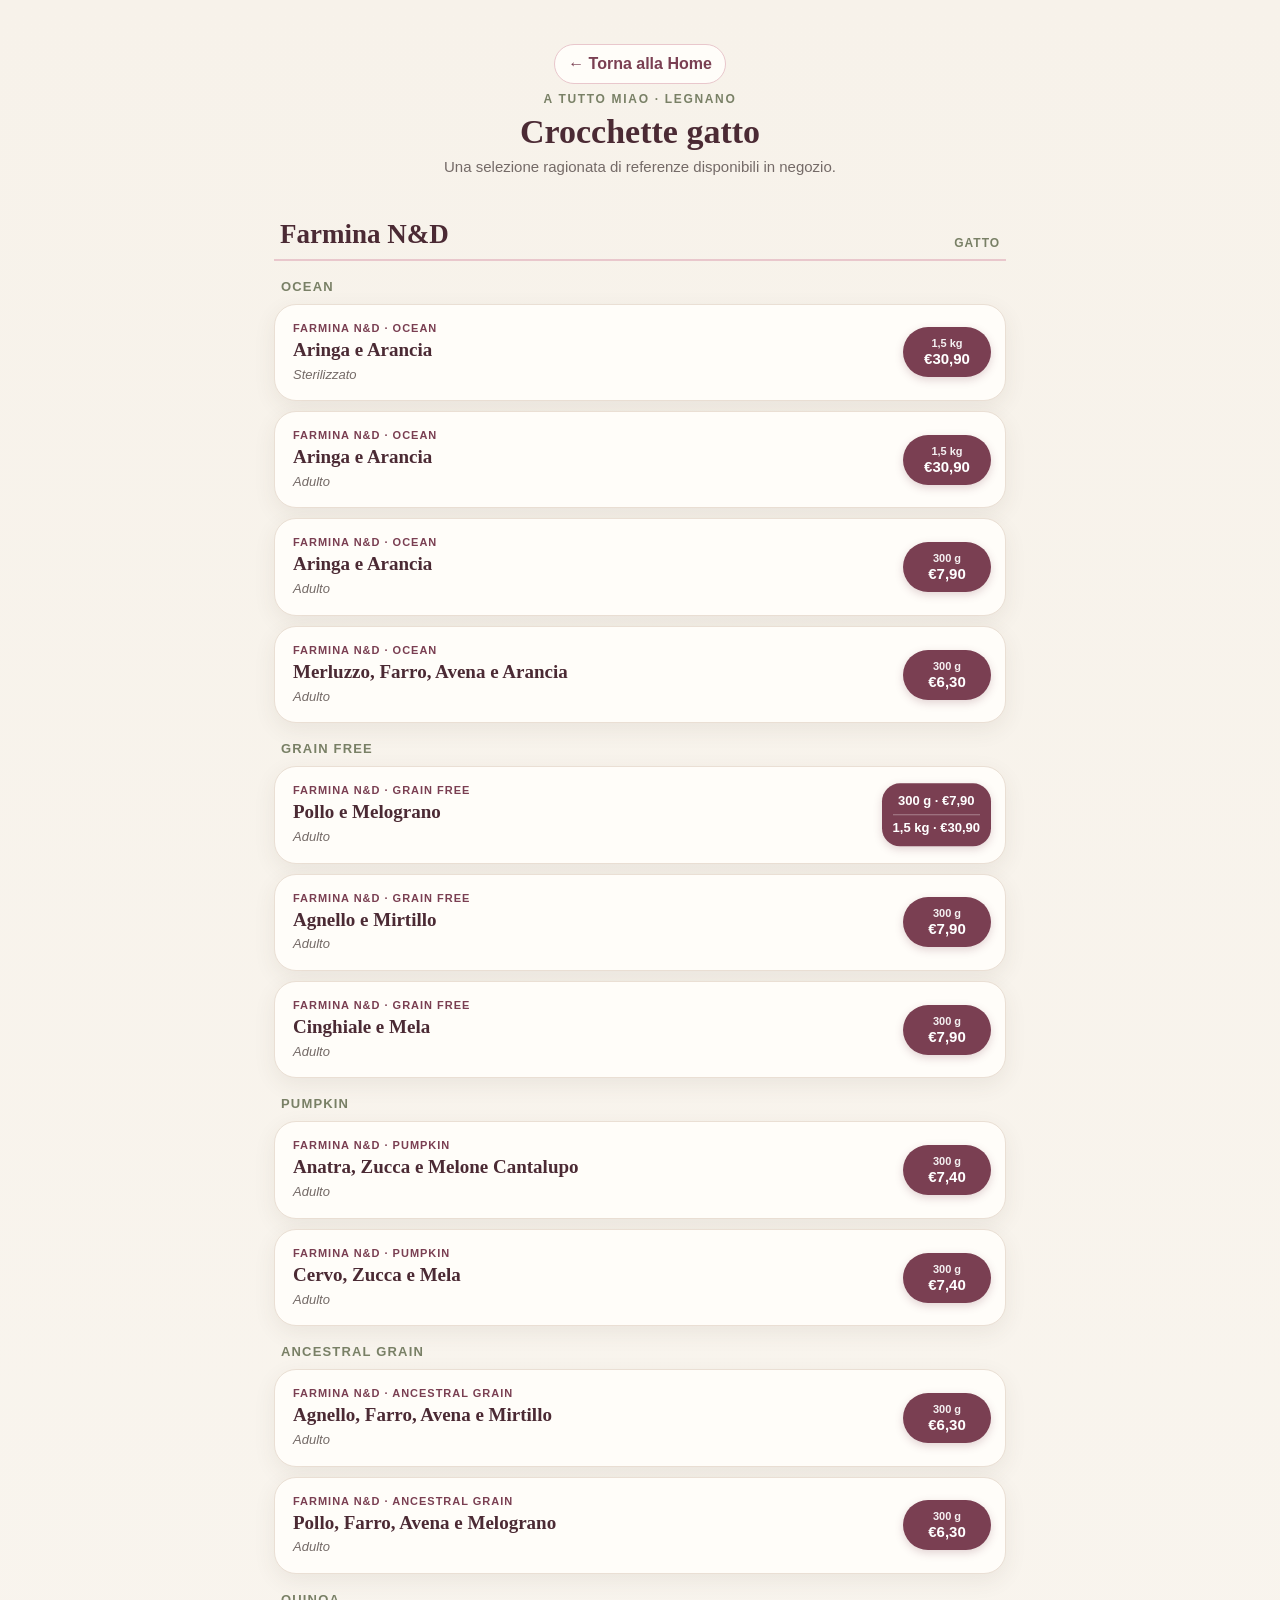
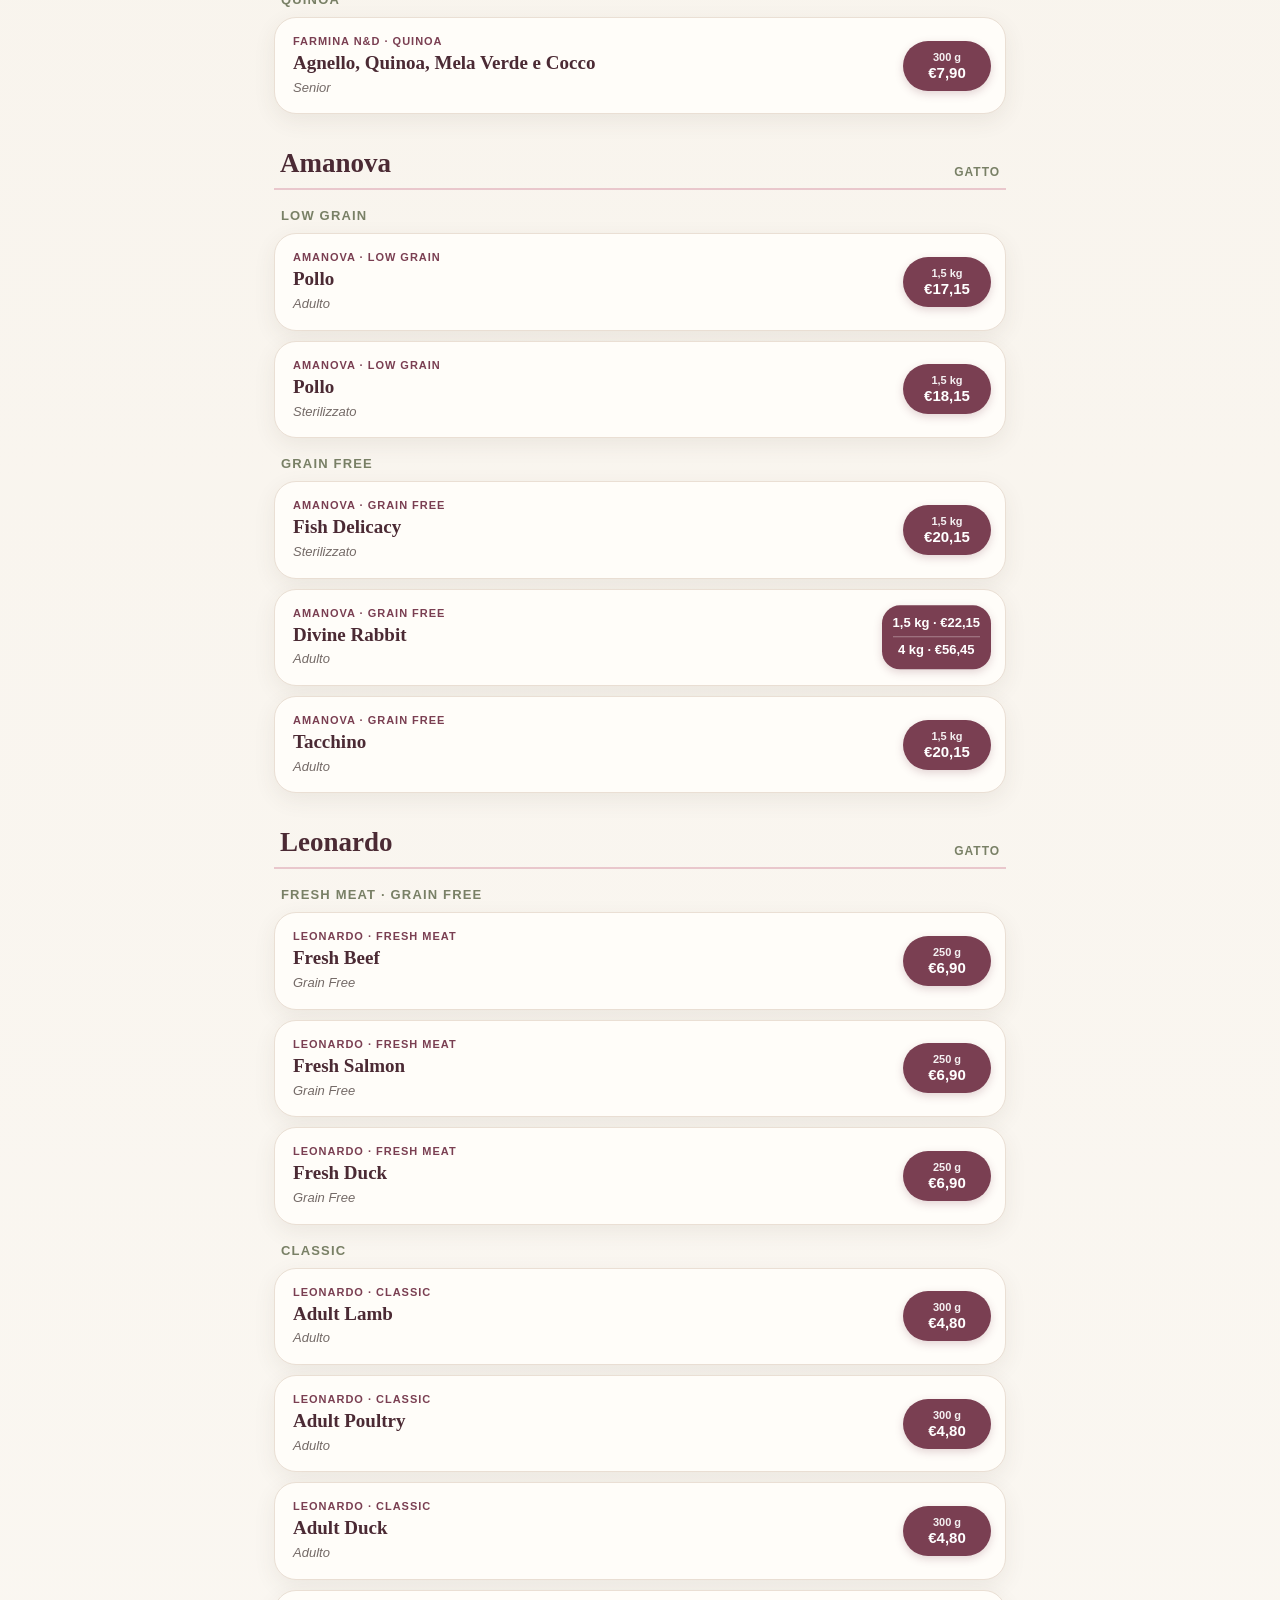
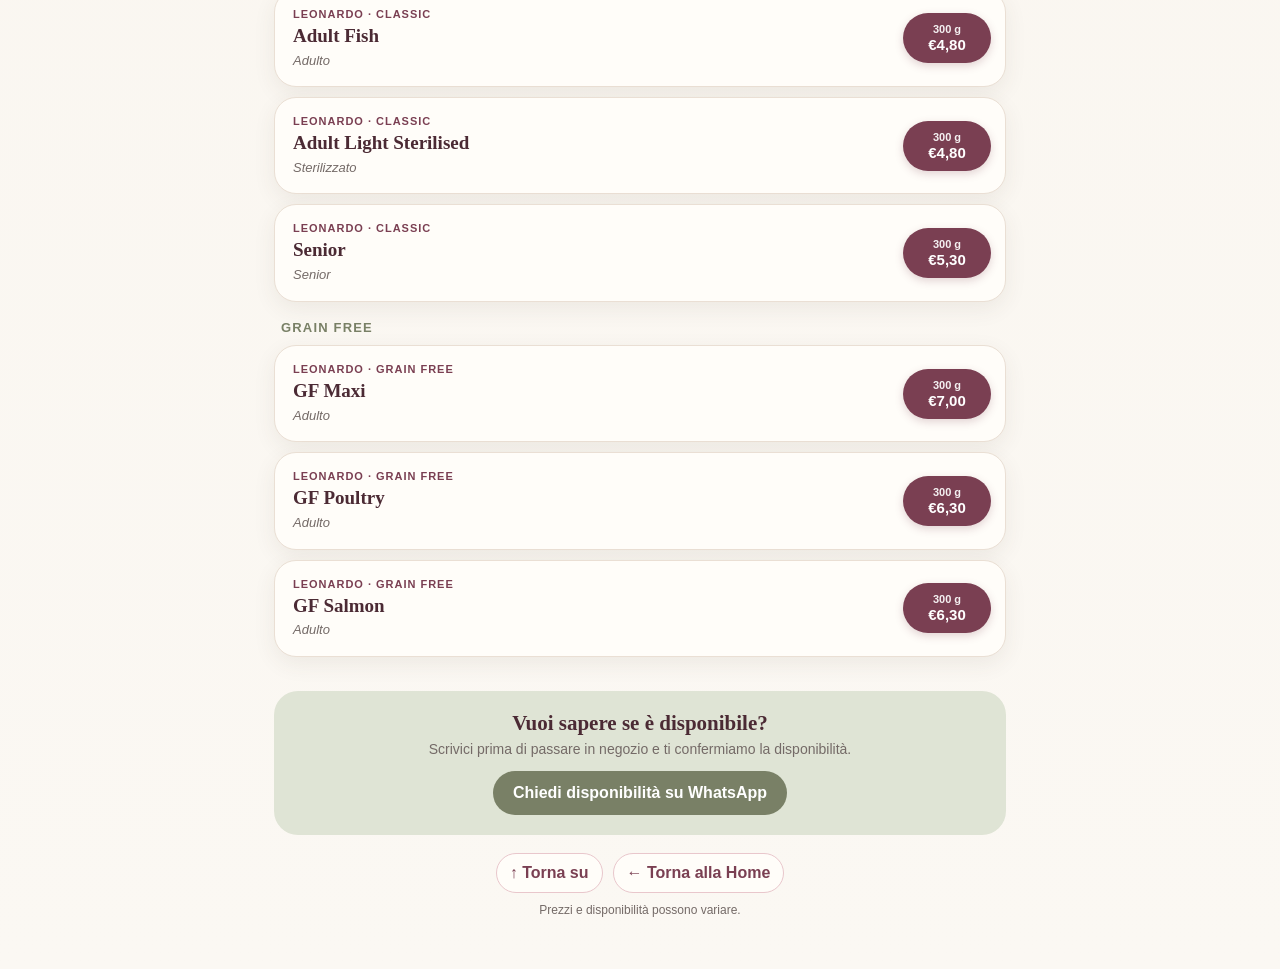
==== commit 000ba896: "Add files via upload" ====
--- a/crocchette-gatto.html
+++ b/crocchette-gatto.html
@@ -1,20 +1,153 @@
-<!doctype html><html lang="it"><head><meta charset="utf-8"><meta name="viewport" content="width=device-width,initial-scale=1"><title>Crocchette gatto | A Tutto Miao</title><style>
-:root{--cream:#f7f2ea;--cream2:#efe6d9;--card:#fffdf9;--burgundy:#7a3f52;--burgundy-dark:#4b2a34;--sage:#798066;--sage-soft:#dfe4d5;--pink:#e9c7cc;--text:#3f3435;--muted:#746a67;--shadow:0 7px 22px rgba(82,58,49,.08)}
-*{box-sizing:border-box}body{margin:0;font-family:-apple-system,BlinkMacSystemFont,"Segoe UI",Arial,sans-serif;background:linear-gradient(180deg,var(--cream),#fbf8f3);color:var(--text)}
-.wrap{max-width:780px;margin:0 auto;padding:26px 14px 52px}.hero{text-align:center;padding:8px 8px 22px}.eyebrow{font-size:12px;letter-spacing:.14em;text-transform:uppercase;color:var(--sage);font-weight:800}h1{font-family:Georgia,"Times New Roman",serif;font-size:34px;line-height:1.05;margin:8px 0;color:var(--burgundy-dark)}.hero p{margin:0;color:var(--muted);font-size:15px}
-.brand{margin:22px 0 34px}.brand-head{display:flex;align-items:end;justify-content:space-between;padding:0 6px 9px;border-bottom:2px solid var(--pink);margin-bottom:12px}.brand h2{font-family:Georgia,"Times New Roman",serif;font-size:27px;margin:0;color:var(--burgundy-dark)}.brand-sub{font-size:12px;color:var(--sage);font-weight:700;text-transform:uppercase;letter-spacing:.08em}.group-label{margin:18px 7px 8px;font-size:13px;color:var(--sage);font-weight:850;text-transform:uppercase;letter-spacing:.09em}
-.product{position:relative;background:var(--card);border:1px solid #eadfd4;border-radius:22px;padding:19px 126px 19px 19px;margin:12px 0;min-height:128px;box-shadow:var(--shadow)}.brandmini{font-size:11px;letter-spacing:.09em;text-transform:uppercase;color:var(--burgundy);font-weight:850;margin-bottom:5px}.name{font-family:Georgia,"Times New Roman",serif;font-size:19px;font-weight:800;color:var(--burgundy-dark);line-height:1.15}.meta{font-size:12px;color:var(--sage);font-weight:800;margin-top:5px}.ingredients{font-size:15px;color:#514647;font-style:normal;line-height:1.55;margin-top:8px;font-weight:500}.price{position:absolute;right:14px;top:50%;transform:translateY(-50%);min-width:98px;text-align:center;background:var(--burgundy);color:#fff;border-radius:18px;padding:9px 10px;font-size:14px;font-weight:850;box-shadow:0 3px 8px rgba(122,63,82,.22)}.variant{display:block;white-space:nowrap;line-height:1.55}.variant+.variant{border-top:1px solid rgba(255,255,255,.35);margin-top:3px;padding-top:3px}
-.cta-wrap{background:var(--sage-soft);border-radius:24px;padding:20px 18px;text-align:center;margin-top:34px}.cta-wrap strong{display:block;font-family:Georgia,"Times New Roman",serif;font-size:21px;color:var(--burgundy-dark);margin-bottom:5px}.cta-wrap p{margin:0 0 14px;color:var(--muted);font-size:14px}.cta{display:inline-block;background:var(--sage);color:#fff;text-decoration:none;font-weight:800;padding:13px 20px;border-radius:999px}.note{text-align:center;font-size:11px;color:var(--muted);margin-top:11px;line-height:1.45}
-@media(max-width:520px){.wrap{padding-left:10px;padding-right:10px}h1{font-size:31px}.product{padding:15px 104px 15px 16px;min-height:126px}.name{font-size:18px}.ingredients{font-size:12.5px}.price{right:10px;min-width:88px;padding:8px 8px;font-size:13px}}
+<!doctype html>
+<html lang="it">
+<head>
+<meta charset="utf-8">
+<meta name="viewport" content="width=device-width, initial-scale=1">
+<title>Crocchette gatto | A Tutto Miao</title>
+<style>
+:root{
+  --cream:#f7f2ea;
+  --cream-2:#efe6d9;
+  --card:#fffdf9;
+  --burgundy:#7a3f52;
+  --burgundy-dark:#4b2a34;
+  --sage:#798066;
+  --sage-soft:#dfe4d5;
+  --pink:#e9c7cc;
+  --text:#3f3435;
+  --muted:#746a67;
+  --shadow:0 7px 22px rgba(82,58,49,.08);
+}
+*{box-sizing:border-box}
+body{
+  margin:0;
+  font-family:-apple-system,BlinkMacSystemFont,"Segoe UI",Arial,sans-serif;
+  background:linear-gradient(180deg,var(--cream) 0%,#fbf8f3 100%);
+  color:var(--text);
+}
+.wrap{max-width:760px;margin:0 auto;padding:26px 14px 52px}
+.hero{padding:8px 8px 22px;text-align:center}
+.eyebrow{font-size:12px;letter-spacing:.14em;text-transform:uppercase;color:var(--sage);font-weight:800}
+h1{font-family:Georgia,"Times New Roman",serif;font-size:34px;line-height:1.05;margin:8px 0 8px;color:var(--burgundy-dark)}
+.hero p{margin:0;color:var(--muted);font-size:15px}
+.brand{margin:22px 0 34px}
+.brand-head{display:flex;align-items:end;justify-content:space-between;padding:0 6px 9px;border-bottom:2px solid var(--pink);margin-bottom:12px}
+.brand h2{font-family:Georgia,"Times New Roman",serif;font-size:27px;margin:0;color:var(--burgundy-dark)}
+.brand-sub{font-size:12px;color:var(--sage);font-weight:700;text-transform:uppercase;letter-spacing:.08em}
+.group-label{margin:18px 7px 8px;font-size:13px;color:var(--sage);font-weight:850;text-transform:uppercase;letter-spacing:.09em}
+.product{
+  position:relative;
+  background:var(--card);
+  border:1px solid #eadfd4;
+  border-radius:22px;
+  padding:17px 118px 17px 18px;
+  margin:10px 0;
+  min-height:92px;
+  box-shadow:var(--shadow);
+}
+.product .brandmini{font-size:11px;letter-spacing:.09em;text-transform:uppercase;color:var(--burgundy);font-weight:850;margin-bottom:5px}
+.product .name{font-family:Georgia,"Times New Roman",serif;font-size:19px;font-weight:800;color:var(--burgundy-dark);line-height:1.15}
+.product .meta{font-size:13px;color:var(--muted);font-style:italic;line-height:1.35;margin-top:5px}
+.price{
+  position:absolute;right:14px;top:50%;transform:translateY(-50%);
+  min-width:88px;text-align:center;
+  background:var(--burgundy);color:white;
+  border-radius:999px;padding:10px 12px;
+  font-size:15px;font-weight:850;
+  box-shadow:0 3px 8px rgba(122,63,82,.22);
+}
+.price .size{display:block;font-size:11px;font-weight:650;opacity:.92;margin-bottom:1px}
+.price.multi{border-radius:18px;padding:8px 11px;min-width:105px}
+.price.multi .variant{display:block;white-space:nowrap;font-size:13px;line-height:1.55}
+.price.multi .variant + .variant{border-top:1px solid rgba(255,255,255,.35);margin-top:3px;padding-top:3px}
+.cta-wrap{background:var(--sage-soft);border-radius:24px;padding:20px 18px;text-align:center;margin-top:34px}
+.cta-wrap strong{display:block;font-family:Georgia,"Times New Roman",serif;font-size:21px;color:var(--burgundy-dark);margin-bottom:5px}
+.cta-wrap p{margin:0 0 14px;color:var(--muted);font-size:14px}
+.cta{display:inline-block;background:var(--sage);color:#fff;text-decoration:none;font-weight:800;padding:13px 20px;border-radius:999px}
+.navlinks{display:flex;justify-content:center;gap:10px;flex-wrap:wrap;margin-top:18px}.navbtn{display:inline-block;color:var(--burgundy);font-weight:800;text-decoration:none;padding:10px 13px;border:1px solid var(--pink);border-radius:999px;background:var(--card)}.note{text-align:center;font-size:12px;color:var(--muted);margin-top:10px}
+@media(max-width:520px){
+  .wrap{padding-left:10px;padding-right:10px}
+  h1{font-size:31px}
+  .product{padding:15px 102px 15px 16px;min-height:88px}
+  .product .name{font-size:18px}
+  .price{right:10px;min-width:84px;padding:9px 9px}
+}
+</style>
+</head>
+<body>
+<main class="wrap" id="top">
+  <div class="navlinks"><a class="navbtn" href="index.html">← Torna alla Home</a></div>
+  <header class="hero">
+    <div class="eyebrow">A Tutto Miao · Legnano</div>
+    <h1>Crocchette gatto</h1>
+    <p>Una selezione ragionata di referenze disponibili in negozio.</p>
+  </header>
 
-@media(max-width:520px){
-  .wrap{padding-left:12px;padding-right:12px}
-  .product{padding:18px 16px 16px;min-height:0}
-  .name{font-size:20px;line-height:1.2}
-  .meta{font-size:13px;line-height:1.4}
-  .ingredients{font-size:15.5px;line-height:1.58;margin-top:9px;color:#463c3d}
-  .price{position:static;transform:none;margin-top:13px;display:flex;gap:7px;flex-wrap:wrap;background:transparent;box-shadow:none;padding:0;text-align:left}
-  .variant{display:inline-block;background:var(--burgundy);color:#fff;border-radius:14px;padding:8px 11px;line-height:1.2}
-  .variant+.variant{border-top:0;margin-top:0;padding-top:8px}
-}
-</style></head><body><main class="wrap"><header class="hero"><div class="eyebrow">A Tutto Miao · Legnano</div><h1>Crocchette gatto</h1><p>Referenze, formati, prezzi e ingredienti principali.</p></header><section class="brand"><div class="brand-head"><h2>Farmina N&D</h2><div class="brand-sub">Gatto</div></div><div class="group-label">Ocean</div><div class="product"><div class="brandmini">Farmina N&D · Ocean</div><div class="name">Aringa e Arancia</div><div class="meta">Sterilizzato</div><div class="ingredients">Aringa 34%, proteina di aringa disidratata 32%, patata dolce, uova essiccate, olio di pesce.</div><div class="price"><span class="variant">1,5 kg · €30,90</span></div></div><div class="product"><div class="brandmini">Farmina N&D · Ocean</div><div class="name">Aringa e Arancia</div><div class="meta">Adulto</div><div class="ingredients">Aringa 32%, proteina di aringa disidratata 30%, patata dolce, olio di pesce, uova essiccate.</div><div class="price"><span class="variant">300 g · €7,90</span><span class="variant">1,5 kg · €30,90</span></div></div><div class="product"><div class="brandmini">Farmina N&D · Ocean</div><div class="name">Merluzzo, Farro, Avena e Arancia</div><div class="meta">Adulto</div><div class="ingredients">Merluzzo 27%, proteina di merluzzo disidratata 26%, olio di pesce, farro 10%, avena 10%.</div><div class="price"><span class="variant">300 g · €6,30</span></div></div><div class="group-label">Grain Free</div><div class="product"><div class="brandmini">Farmina N&D · Grain Free</div><div class="name">Pollo e Melograno</div><div class="meta">Adulto</div><div class="ingredients">Pollo disossato 30%, proteine di pollo disidratate 28%, patata dolce, grasso di pollo, uova essiccate.</div><div class="price"><span class="variant">300 g · €7,90</span><span class="variant">1,5 kg · €30,90</span></div></div><div class="product"><div class="brandmini">Farmina N&D · Grain Free</div><div class="name">Agnello e Mirtillo</div><div class="meta">Adulto</div><div class="ingredients">Agnello 28%, proteine di agnello disidratate 26%, patata dolce, grasso di pollo, uova essiccate.</div><div class="price"><span class="variant">300 g · €7,90</span></div></div><div class="product"><div class="brandmini">Farmina N&D · Grain Free</div><div class="name">Cinghiale e Mela</div><div class="meta">Adulto</div><div class="ingredients">Cinghiale 25%, proteine di cinghiale disidratate 23%, patata dolce, pollo disossato, proteine di pollo disidratate.</div><div class="price"><span class="variant">300 g · €7,90</span></div></div><div class="group-label">Pumpkin</div><div class="product"><div class="brandmini">Farmina N&D · Pumpkin</div><div class="name">Anatra, Zucca e Melone Cantalupo</div><div class="meta">Adulto</div><div class="ingredients">Anatra disossata 30%, proteine di anatra disidratate 28%, amido di piselli, grasso di pollo, zucca disidratata 5%.</div><div class="price"><span class="variant">300 g · €7,40</span></div></div><div class="product"><div class="brandmini">Farmina N&D · Pumpkin</div><div class="name">Cervo, Zucca e Mela</div><div class="meta">Adulto</div><div class="ingredients">Cervo 28%, proteine di cervo disidratate 26%, amido di piselli, grasso di pollo, zucca disidratata 5%.</div><div class="price"><span class="variant">300 g · €7,40</span></div></div><div class="group-label">Ancestral Grain</div><div class="product"><div class="brandmini">Farmina N&D · Ancestral Grain</div><div class="name">Agnello, Farro, Avena e Mirtillo</div><div class="meta">Adulto</div><div class="ingredients">Agnello 22%, proteine di agnello disidratate 20%, farro 10%, avena 10%, grasso di pollo.</div><div class="price"><span class="variant">300 g · €6,30</span></div></div><div class="product"><div class="brandmini">Farmina N&D · Ancestral Grain</div><div class="name">Pollo, Farro, Avena e Melograno</div><div class="meta">Adulto</div><div class="ingredients">Pollo disossato 24%, proteine di pollo disidratate 24%, farro 10%, avena 10%, grasso di pollo.</div><div class="price"><span class="variant">300 g · €6,30</span></div></div><div class="group-label">Quinoa</div><div class="product"><div class="brandmini">Farmina N&D · Quinoa</div><div class="name">Agnello, Quinoa, Mela Verde e Cocco</div><div class="meta">Senior</div><div class="ingredients">Agnello 20%, proteine di agnello disidratate 18%, amido di pisello, grasso di pollo, fibra di piselli, quinoa 8%.</div><div class="price"><span class="variant">300 g · €7,90</span></div></div></section><section class="brand"><div class="brand-head"><h2>Amanova</h2><div class="brand-sub">Gatto</div></div><div class="group-label">Low Grain</div><div class="product"><div class="brandmini">Amanova · Low Grain</div><div class="name">Pollo · Exquisite Chicken</div><div class="meta">Adulto</div><div class="ingredients">Pollo preparato in fresco 71%, piselli verdi interi, riso integrale, idrolizzato di fegato di pollo, lieviti.</div><div class="price"><span class="variant">1,5 kg · €17,15</span></div></div><div class="product"><div class="brandmini">Amanova · Low Grain</div><div class="name">Pollo · Exquisite Chicken</div><div class="meta">Sterilizzato</div><div class="ingredients">Pollo preparato in fresco 60%, proteina di pisello, proteina di riso, proteina di patata, lignocellulosa.</div><div class="price"><span class="variant">1,5 kg · €18,15</span></div></div><div class="group-label">Grain Free</div><div class="product"><div class="brandmini">Amanova · Grain Free</div><div class="name">Fish Delicacy</div><div class="meta">Sterilizzato</div><div class="ingredients">Pesce bianco preparato in fresco 53%, piselli verdi interi, proteina di patata, proteina di pisello, lignocellulosa.</div><div class="price"><span class="variant">1,5 kg · €20,15</span></div></div><div class="product"><div class="brandmini">Amanova · Grain Free</div><div class="name">Divine Rabbit</div><div class="meta">Adulto</div><div class="ingredients">Coniglio preparato in fresco 68%, piselli verdi interi, proteina di pisello, patata disidratata, farina di carrube.</div><div class="price"><span class="variant">1,5 kg · €22,15</span><span class="variant">4 kg · €56,45</span></div></div><div class="product"><div class="brandmini">Amanova · Grain Free</div><div class="name">Tacchino · Turkey Delight</div><div class="meta">Adulto</div><div class="ingredients">Tacchino preparato in fresco 71%, piselli verdi interi, patata disidratata, proteina di pisello, idrolizzato di fegato di tacchino.</div><div class="price"><span class="variant">1,5 kg · €20,15</span></div></div></section><section class="brand"><div class="brand-head"><h2>Leonardo</h2><div class="brand-sub">Gatto</div></div><div class="group-label">Fresh Meat · Grain Free</div><div class="product"><div class="brandmini">Leonardo · Fresh Meat · Grain Free</div><div class="name">Fresh Beef</div><div class="meta">Adulto</div><div class="ingredients">Carne, fegato e rene di manzo 43%, carne di pollame fresca 42%, farina di piselli, amaranto, krill 1,7%.</div><div class="price"><span class="variant">250 g · €6,90</span></div></div><div class="product"><div class="brandmini">Leonardo · Fresh Meat · Grain Free</div><div class="name">Fresh Salmon</div><div class="meta">Adulto</div><div class="ingredients">Salmone fresco 43%, carne di pollame fresca 42%, farina di piselli, amaranto, krill 1,7%.</div><div class="price"><span class="variant">250 g · €6,90</span></div></div><div class="product"><div class="brandmini">Leonardo · Fresh Meat · Grain Free</div><div class="name">Fresh Duck</div><div class="meta">Adulto</div><div class="ingredients">Carne di anatra fresca 43%, carne di pollame fresca 42%, farina di piselli, amaranto, krill 1,7%.</div><div class="price"><span class="variant">250 g · €6,90</span></div></div><div class="group-label">Classic</div><div class="product"><div class="brandmini">Leonardo · Classic</div><div class="name">Adult Lamb</div><div class="meta">Adulto</div><div class="ingredients">Carne, fegato e polmone di agnello 30%, proteine di agnello 14%, proteine di pollame 14%, riso, granturco.</div><div class="price"><span class="variant">300 g · €4,80</span></div></div><div class="product"><div class="brandmini">Leonardo · Classic</div><div class="name">Adult Poultry</div><div class="meta">Adulto</div><div class="ingredients">La referenza “Adult Poultry” non compare più con questo nome nel catalogo ufficiale Leonardo attuale: composizione da verificare sulla confezione/listino.</div><div class="price"><span class="variant">300 g · €4,80</span></div></div><div class="product"><div class="brandmini">Leonardo · Classic</div><div class="name">Adult Duck</div><div class="meta">Adulto</div><div class="ingredients">Carne di pollame fresca 30%, proteine di anatra 18%, riso, proteine di pollame 10%, fecola di patate.</div><div class="price"><span class="variant">300 g · €4,80</span></div></div><div class="product"><div class="brandmini">Leonardo · Classic</div><div class="name">Adult Fish</div><div class="meta">Adulto</div><div class="ingredients">Salmone fresco 30%, riso, farina di pesce marino 12,5%, proteine di pollame 12,5%, granturco.</div><div class="price"><span class="variant">300 g · €4,80</span></div></div><div class="product"><div class="brandmini">Leonardo · Classic</div><div class="name">Adult Light Sterilised</div><div class="meta">Sterilizzato</div><div class="ingredients">Carne di pollame fresca 30%, proteine di pollame 23%, riso, granturco, farina di pesce marino 9%.</div><div class="price"><span class="variant">300 g · €4,80</span></div></div><div class="product"><div class="brandmini">Leonardo · Classic</div><div class="name">Senior</div><div class="meta">Senior</div><div class="ingredients">Carne di pollame fresca 30%, riso, proteine di pollame 15%, granturco, fegato di pollame.</div><div class="price"><span class="variant">300 g · €5,30</span></div></div><div class="group-label">Grain Free</div><div class="product"><div class="brandmini">Leonardo · Grain Free</div><div class="name">GF Maxi</div><div class="meta">Adulto</div><div class="ingredients">Carne di pollame fresca 30%, proteine di pollame 21%, amaranto 15%, farina di piselli, fecola di patate.</div><div class="price"><span class="variant">300 g · €7,00</span></div></div><div class="product"><div class="brandmini">Leonardo · Grain Free</div><div class="name">GF Poultry</div><div class="meta">Adulto</div><div class="ingredients">Carne di pollame fresca 30%, proteine di pollame 22%, amaranto 15%, fecola di patate, farina di piselli.</div><div class="price"><span class="variant">300 g · €6,30</span></div></div><div class="product"><div class="brandmini">Leonardo · Grain Free</div><div class="name">GF Salmon</div><div class="meta">Adulto</div><div class="ingredients">Salmone fresco 30%, farina di pesce marino 20%, amaranto 15%, farina di piselli, fecola di patate.</div><div class="price"><span class="variant">300 g · €6,30</span></div></div></section><div class="cta-wrap"><strong>Vuoi sapere se è disponibile?</strong><p>Scrivici prima di passare in negozio e ti confermiamo la disponibilità.</p><a class="cta" href="https://wa.me/393921187250">Chiedi disponibilità su WhatsApp</a></div></main></body></html>
+  <section class="brand">
+    <div class="brand-head"><h2>Farmina N&amp;D</h2><div class="brand-sub">Gatto</div></div>
+    <div class="group-label">Ocean</div>
+    <div class="product"><div class="brandmini">Farmina N&amp;D · Ocean</div><div class="name">Aringa e Arancia</div><div class="meta">Sterilizzato</div><div class="price"><span class="size">1,5 kg</span>€30,90</div></div>
+    <div class="product"><div class="brandmini">Farmina N&amp;D · Ocean</div><div class="name">Aringa e Arancia</div><div class="meta">Adulto</div><div class="price"><span class="size">1,5 kg</span>€30,90</div></div>
+    <div class="product"><div class="brandmini">Farmina N&amp;D · Ocean</div><div class="name">Aringa e Arancia</div><div class="meta">Adulto</div><div class="price"><span class="size">300 g</span>€7,90</div></div>
+    <div class="product"><div class="brandmini">Farmina N&amp;D · Ocean</div><div class="name">Merluzzo, Farro, Avena e Arancia</div><div class="meta">Adulto</div><div class="price"><span class="size">300 g</span>€6,30</div></div>
+
+    <div class="group-label">Grain Free</div>
+    <div class="product"><div class="brandmini">Farmina N&amp;D · Grain Free</div><div class="name">Pollo e Melograno</div><div class="meta">Adulto</div><div class="price multi"><span class="variant">300 g · €7,90</span><span class="variant">1,5 kg · €30,90</span></div></div>
+    <div class="product"><div class="brandmini">Farmina N&amp;D · Grain Free</div><div class="name">Agnello e Mirtillo</div><div class="meta">Adulto</div><div class="price"><span class="size">300 g</span>€7,90</div></div>
+    <div class="product"><div class="brandmini">Farmina N&amp;D · Grain Free</div><div class="name">Cinghiale e Mela</div><div class="meta">Adulto</div><div class="price"><span class="size">300 g</span>€7,90</div></div>
+
+    <div class="group-label">Pumpkin</div>
+    <div class="product"><div class="brandmini">Farmina N&amp;D · Pumpkin</div><div class="name">Anatra, Zucca e Melone Cantalupo</div><div class="meta">Adulto</div><div class="price"><span class="size">300 g</span>€7,40</div></div>
+    <div class="product"><div class="brandmini">Farmina N&amp;D · Pumpkin</div><div class="name">Cervo, Zucca e Mela</div><div class="meta">Adulto</div><div class="price"><span class="size">300 g</span>€7,40</div></div>
+
+    <div class="group-label">Ancestral Grain</div>
+    <div class="product"><div class="brandmini">Farmina N&amp;D · Ancestral Grain</div><div class="name">Agnello, Farro, Avena e Mirtillo</div><div class="meta">Adulto</div><div class="price"><span class="size">300 g</span>€6,30</div></div>
+    <div class="product"><div class="brandmini">Farmina N&amp;D · Ancestral Grain</div><div class="name">Pollo, Farro, Avena e Melograno</div><div class="meta">Adulto</div><div class="price"><span class="size">300 g</span>€6,30</div></div>
+
+    <div class="group-label">Quinoa</div>
+    <div class="product"><div class="brandmini">Farmina N&amp;D · Quinoa</div><div class="name">Agnello, Quinoa, Mela Verde e Cocco</div><div class="meta">Senior</div><div class="price"><span class="size">300 g</span>€7,90</div></div>
+  </section>
+
+  <section class="brand">
+    <div class="brand-head"><h2>Amanova</h2><div class="brand-sub">Gatto</div></div>
+    <div class="group-label">Low Grain</div>
+    <div class="product"><div class="brandmini">Amanova · Low Grain</div><div class="name">Pollo</div><div class="meta">Adulto</div><div class="price"><span class="size">1,5 kg</span>€17,15</div></div>
+    <div class="product"><div class="brandmini">Amanova · Low Grain</div><div class="name">Pollo</div><div class="meta">Sterilizzato</div><div class="price"><span class="size">1,5 kg</span>€18,15</div></div>
+
+    <div class="group-label">Grain Free</div>
+    <div class="product"><div class="brandmini">Amanova · Grain Free</div><div class="name">Fish Delicacy</div><div class="meta">Sterilizzato</div><div class="price"><span class="size">1,5 kg</span>€20,15</div></div>
+    <div class="product"><div class="brandmini">Amanova · Grain Free</div><div class="name">Divine Rabbit</div><div class="meta">Adulto</div><div class="price multi"><span class="variant">1,5 kg · €22,15</span><span class="variant">4 kg · €56,45</span></div></div>
+    <div class="product"><div class="brandmini">Amanova · Grain Free</div><div class="name">Tacchino</div><div class="meta">Adulto</div><div class="price"><span class="size">1,5 kg</span>€20,15</div></div>
+  </section>
+
+  <section class="brand">
+    <div class="brand-head"><h2>Leonardo</h2><div class="brand-sub">Gatto</div></div>
+    <div class="group-label">Fresh Meat · Grain Free</div>
+    <div class="product"><div class="brandmini">Leonardo · Fresh Meat</div><div class="name">Fresh Beef</div><div class="meta">Grain Free</div><div class="price"><span class="size">250 g</span>€6,90</div></div>
+    <div class="product"><div class="brandmini">Leonardo · Fresh Meat</div><div class="name">Fresh Salmon</div><div class="meta">Grain Free</div><div class="price"><span class="size">250 g</span>€6,90</div></div>
+    <div class="product"><div class="brandmini">Leonardo · Fresh Meat</div><div class="name">Fresh Duck</div><div class="meta">Grain Free</div><div class="price"><span class="size">250 g</span>€6,90</div></div>
+
+    <div class="group-label">Classic</div>
+    <div class="product"><div class="brandmini">Leonardo · Classic</div><div class="name">Adult Lamb</div><div class="meta">Adulto</div><div class="price"><span class="size">300 g</span>€4,80</div></div>
+    <div class="product"><div class="brandmini">Leonardo · Classic</div><div class="name">Adult Poultry</div><div class="meta">Adulto</div><div class="price"><span class="size">300 g</span>€4,80</div></div>
+    <div class="product"><div class="brandmini">Leonardo · Classic</div><div class="name">Adult Duck</div><div class="meta">Adulto</div><div class="price"><span class="size">300 g</span>€4,80</div></div>
+    <div class="product"><div class="brandmini">Leonardo · Classic</div><div class="name">Adult Fish</div><div class="meta">Adulto</div><div class="price"><span class="size">300 g</span>€4,80</div></div>
+    <div class="product"><div class="brandmini">Leonardo · Classic</div><div class="name">Adult Light Sterilised</div><div class="meta">Sterilizzato</div><div class="price"><span class="size">300 g</span>€4,80</div></div>
+    <div class="product"><div class="brandmini">Leonardo · Classic</div><div class="name">Senior</div><div class="meta">Senior</div><div class="price"><span class="size">300 g</span>€5,30</div></div>
+
+    <div class="group-label">Grain Free</div>
+    <div class="product"><div class="brandmini">Leonardo · Grain Free</div><div class="name">GF Maxi</div><div class="meta">Adulto</div><div class="price"><span class="size">300 g</span>€7,00</div></div>
+    <div class="product"><div class="brandmini">Leonardo · Grain Free</div><div class="name">GF Poultry</div><div class="meta">Adulto</div><div class="price"><span class="size">300 g</span>€6,30</div></div>
+    <div class="product"><div class="brandmini">Leonardo · Grain Free</div><div class="name">GF Salmon</div><div class="meta">Adulto</div><div class="price"><span class="size">300 g</span>€6,30</div></div>
+  </section>
+
+  <div class="cta-wrap">
+    <strong>Vuoi sapere se è disponibile?</strong>
+    <p>Scrivici prima di passare in negozio e ti confermiamo la disponibilità.</p>
+    <a class="cta" href="https://wa.me/393921187250">Chiedi disponibilità su WhatsApp</a>
+  </div>
+  <div class="navlinks"><a class="navbtn" href="#top">↑ Torna su</a><a class="navbtn" href="index.html">← Torna alla Home</a></div>
+  <div class="note">Prezzi e disponibilità possono variare.</div>
+</main>
+</body>
+</html>
